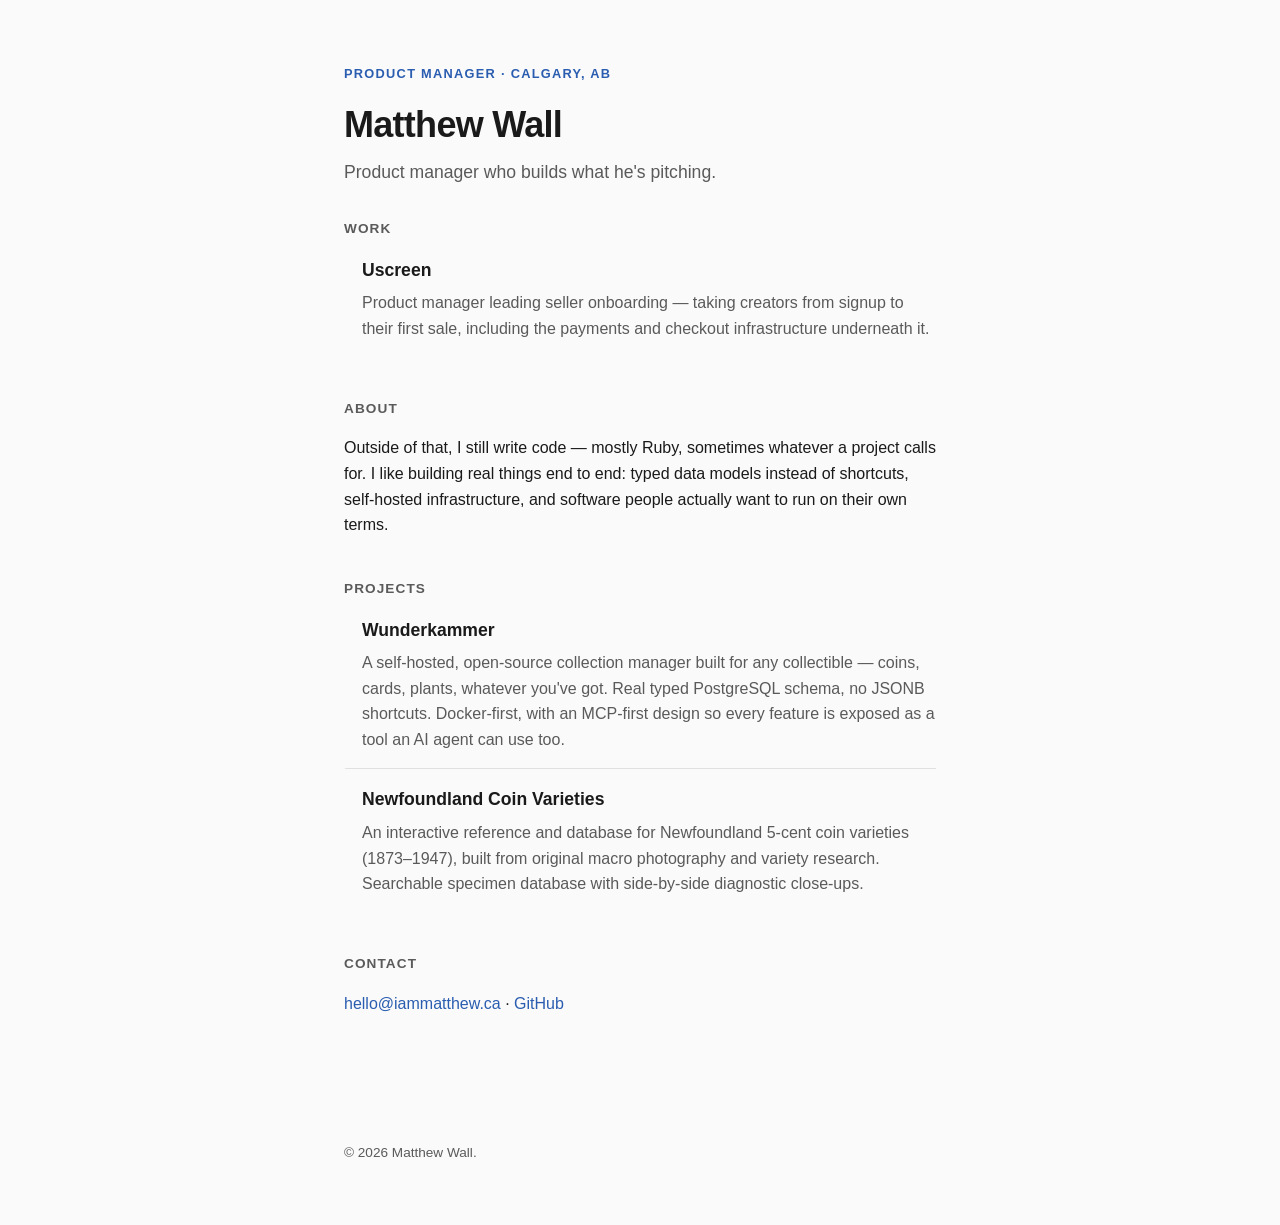
==== index.html @ 013505dd "Initial portfolio site" ====
<!doctype html>
<html lang="en">
<head>
<meta charset="utf-8">
<meta name="viewport" content="width=device-width, initial-scale=1">
<title>Matthew Wall</title>
<meta name="description" content="Matthew Wall — product manager and builder.">
<link rel="stylesheet" href="style.css">
</head>
<body>

<header class="hero">
  <p class="eyebrow">Product Manager &middot; Calgary, AB</p>
  <h1>Matthew Wall</h1>
  <p class="tagline">Product manager who builds what he's pitching.</p>
</header>

<main>

  <section id="work">
    <h2>Work</h2>

    <article class="project">
      <h3>Uscreen</h3>
      <p>
        Product manager leading seller onboarding — taking creators from signup
        to their first sale, including the payments and checkout infrastructure
        underneath it.
      </p>
    </article>
  </section>

  <section id="about">
    <h2>About</h2>
    <p>
      Outside of that, I still write code — mostly Ruby, sometimes whatever a
      project calls for. I like building real things end to end: typed data
      models instead of shortcuts, self-hosted infrastructure, and software
      people actually want to run on their own terms.
    </p>
  </section>

  <section id="projects">
    <h2>Projects</h2>

    <article class="project">
      <h3>Wunderkammer</h3>
      <p>
        A self-hosted, open-source collection manager built for any collectible —
        coins, cards, plants, whatever you've got. Real typed PostgreSQL schema,
        no JSONB shortcuts. Docker-first, with an MCP-first design so every feature
        is exposed as a tool an AI agent can use too.
      </p>
    </article>

    <article class="project">
      <h3>Newfoundland Coin Varieties</h3>
      <p>
        An interactive reference and database for Newfoundland 5-cent coin varieties
        (1873–1947), built from original macro photography and variety research.
        Searchable specimen database with side-by-side diagnostic close-ups.
      </p>
    </article>

  </section>

  <section id="contact">
    <h2>Contact</h2>
    <p>
      <a href="mailto:hello@iammatthew.ca">hello@iammatthew.ca</a>
      &middot;
      <a href="https://github.com/matticusfinch">GitHub</a>
    </p>
  </section>

</main>

<footer>
  <p>&copy; 2026 Matthew Wall.</p>
</footer>

</body>
</html>
---- style.css ----
:root {
  --bg: #fafafa;
  --fg: #1a1a1a;
  --muted: #5a5a5a;
  --accent: #2a5db0;
  --border: #e0e0e0;
  --max-width: 640px;
}

@media (prefers-color-scheme: dark) {
  :root {
    --bg: #15161a;
    --fg: #e8e8e8;
    --muted: #9a9a9a;
    --accent: #7fb1ff;
    --border: #2a2b30;
  }
}

* {
  box-sizing: border-box;
}

body {
  margin: 0;
  background: var(--bg);
  color: var(--fg);
  font-family: -apple-system, BlinkMacSystemFont, "Segoe UI", Helvetica, Arial, sans-serif;
  line-height: 1.6;
}

.hero {
  max-width: var(--max-width);
  margin: 0 auto;
  padding: 4rem 1.5rem 1rem;
}

.eyebrow {
  color: var(--accent);
  font-size: 0.8rem;
  font-weight: 600;
  text-transform: uppercase;
  letter-spacing: 0.1em;
  margin: 0 0 0.75rem;
}

.hero h1 {
  font-size: 2.25rem;
  margin: 0 0 0.25rem;
  letter-spacing: -0.02em;
}

.tagline {
  color: var(--muted);
  margin: 0;
  font-size: 1.1rem;
}

main {
  max-width: var(--max-width);
  margin: 0 auto;
  padding: 1rem 1.5rem 3rem;
}

section {
  margin-bottom: 2.5rem;
}

h2 {
  font-size: 0.85rem;
  text-transform: uppercase;
  letter-spacing: 0.08em;
  color: var(--muted);
  margin: 0 0 1rem;
}

.project {
  padding: 1rem 0 1rem 1rem;
  border-top: 1px solid var(--border);
  border-left: 2px solid transparent;
  transition: border-left-color 0.15s ease;
}

.project:hover {
  border-left-color: var(--accent);
}

.project:first-of-type {
  border-top: none;
  padding-top: 0;
}

.project h3 {
  margin: 0 0 0.4rem;
  font-size: 1.1rem;
}

.project p {
  margin: 0;
  color: var(--muted);
}

a {
  color: var(--accent);
  text-decoration: none;
}

a:hover {
  text-decoration: underline;
}

footer {
  max-width: var(--max-width);
  margin: 0 auto;
  padding: 1.5rem 1.5rem 3rem;
  color: var(--muted);
  font-size: 0.85rem;
}
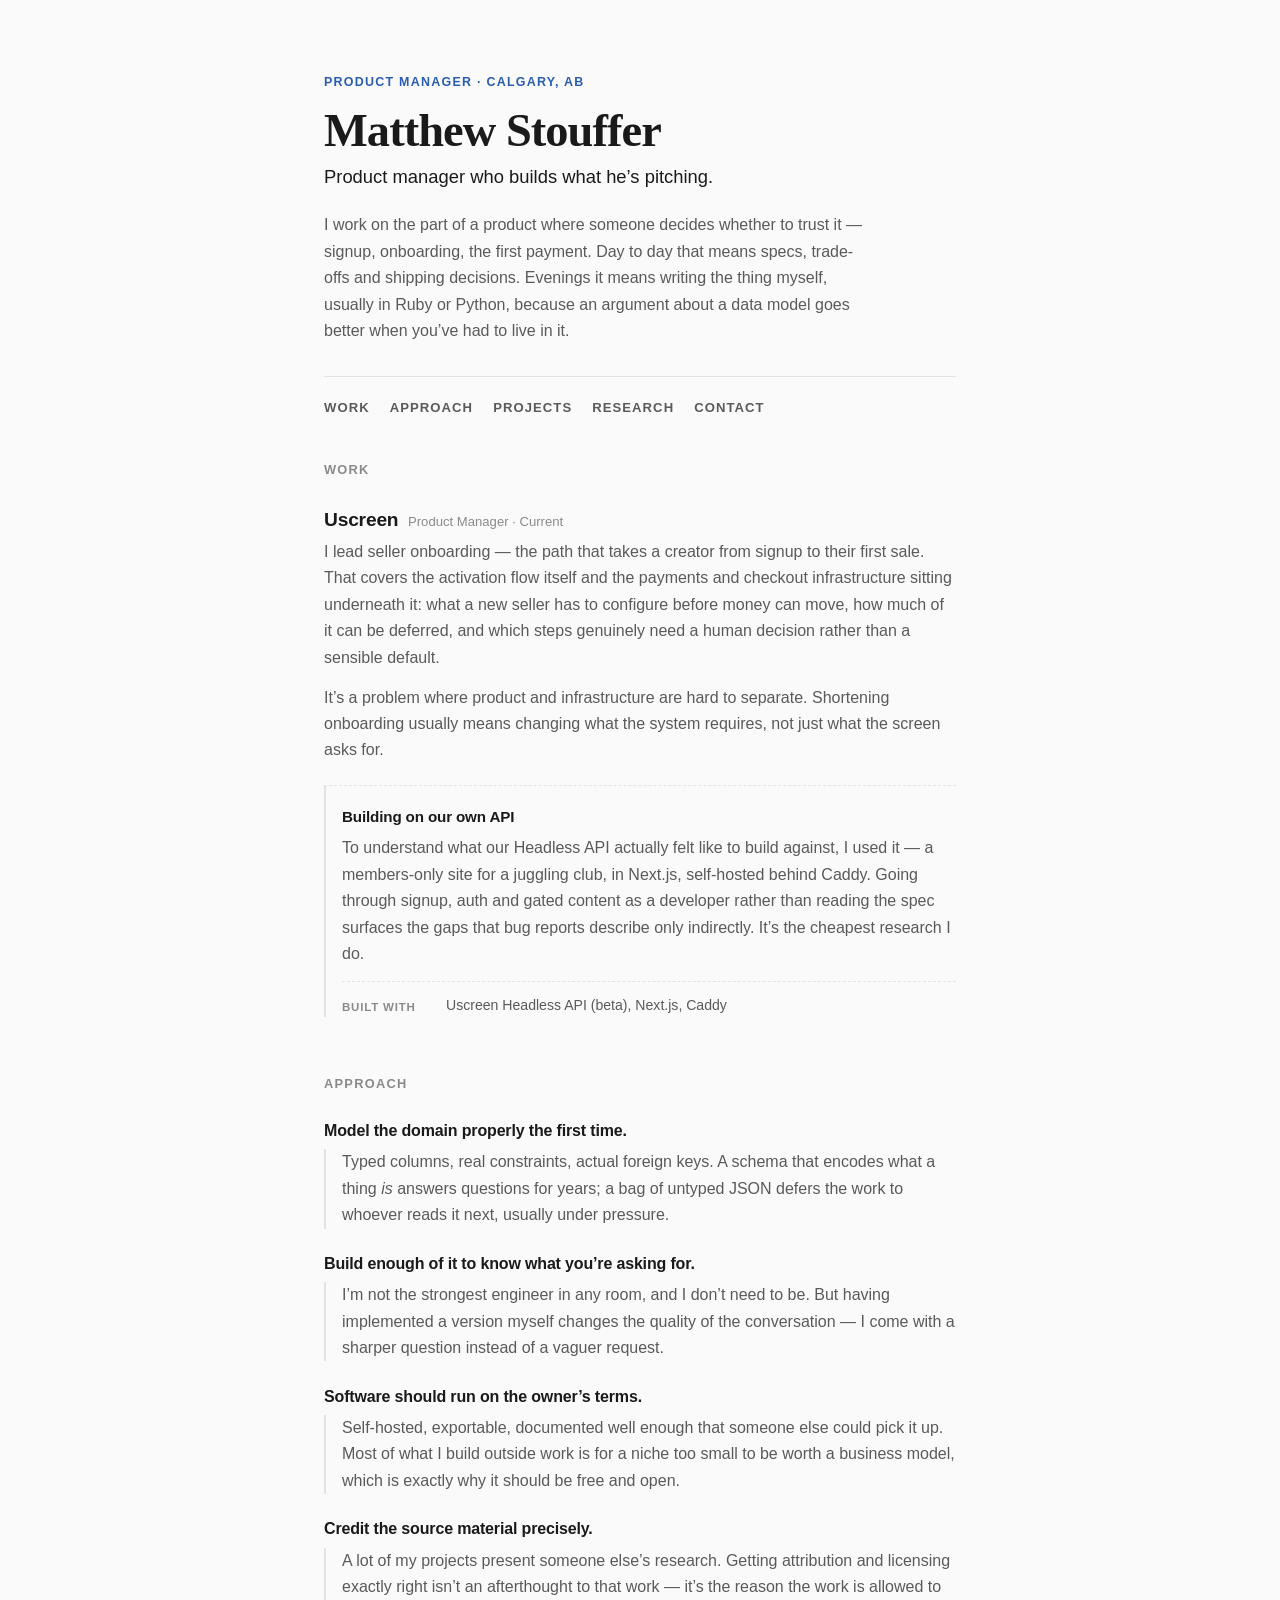
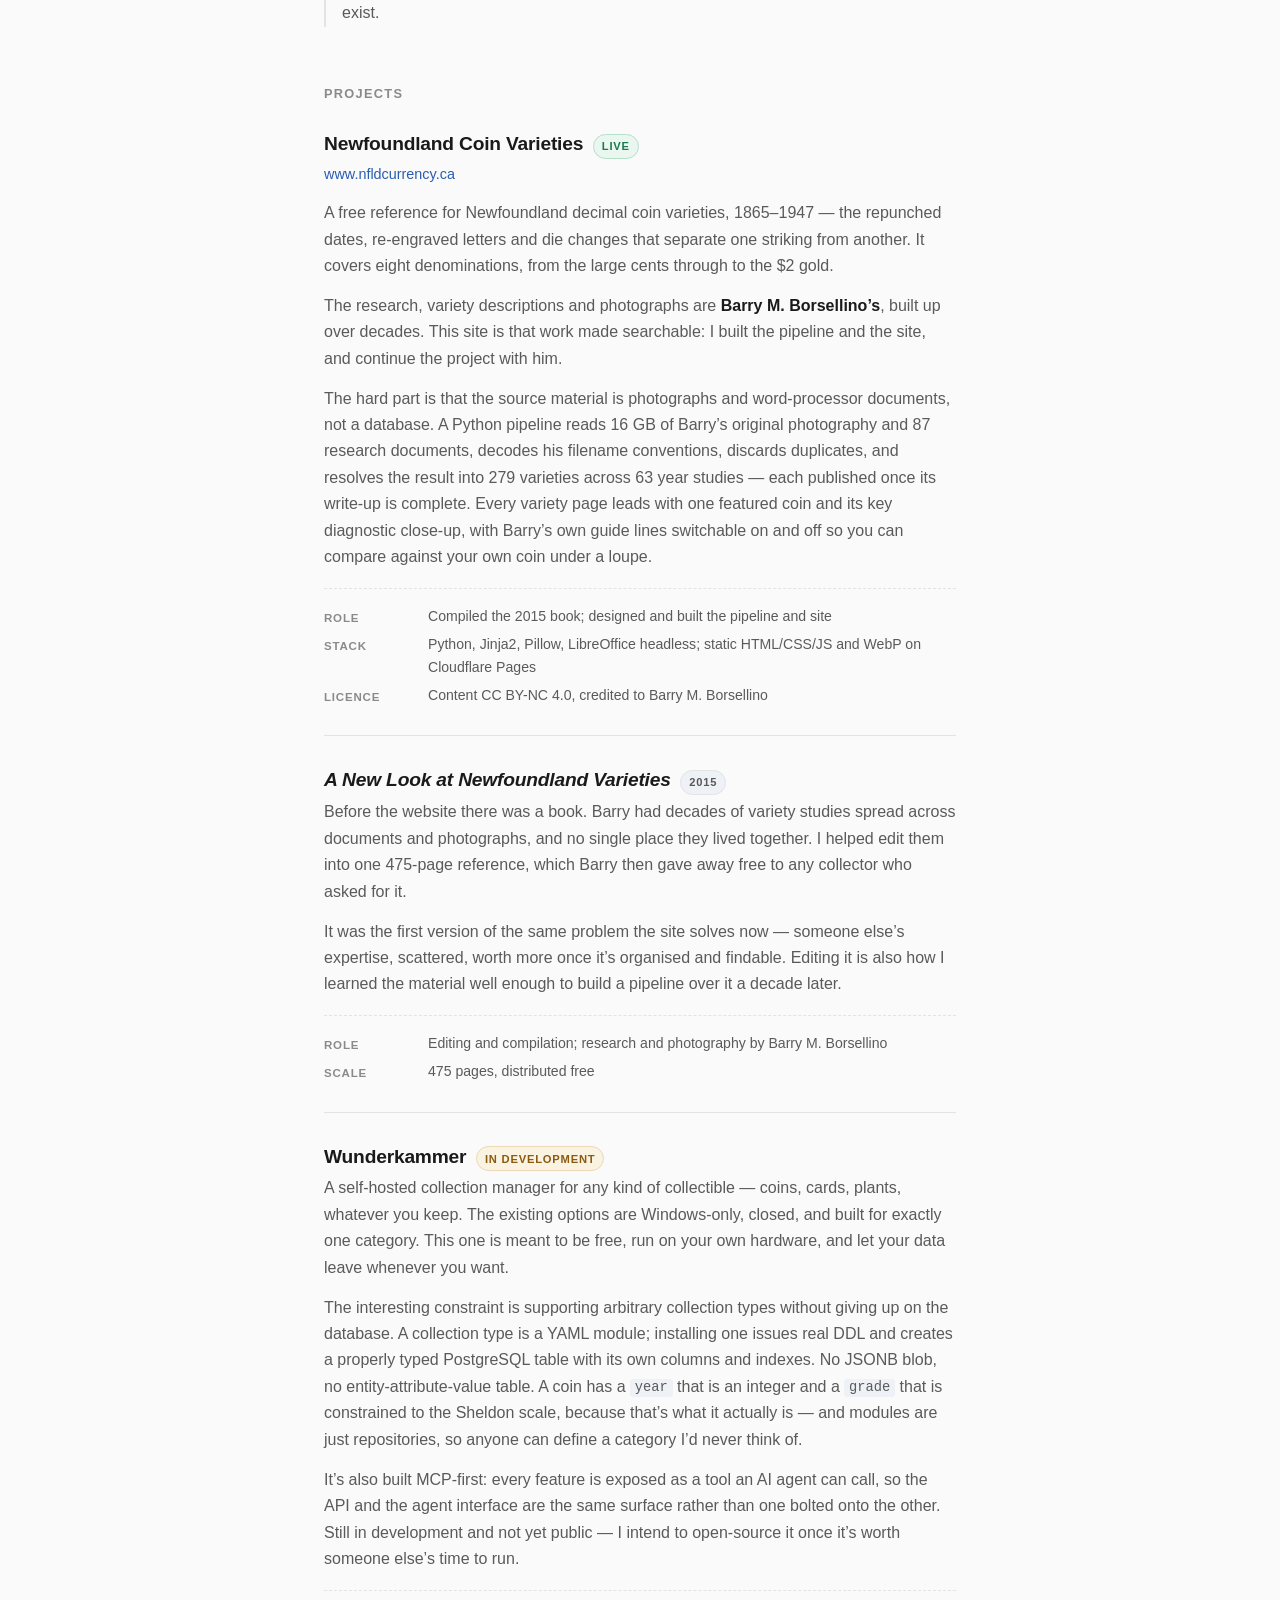
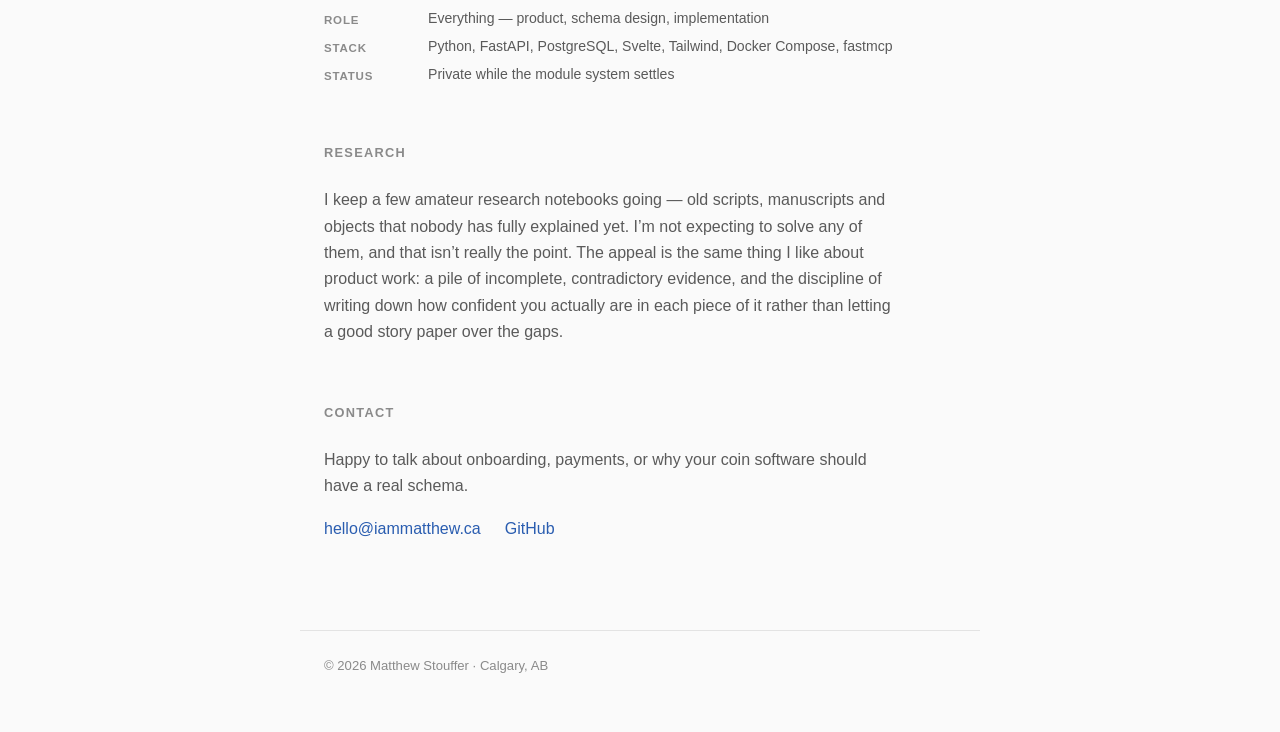
==== commit b5bc835e: "Expand site; correct name and Newfoundland attribution Fix two accuracy problems. The site carried t" ====
--- a/index.html
+++ b/index.html
@@ -3,81 +3,270 @@
 <head>
 <meta charset="utf-8">
 <meta name="viewport" content="width=device-width, initial-scale=1">
-<title>Matthew Wall</title>
-<meta name="description" content="Matthew Wall — product manager and builder.">
+<title>Matthew Stouffer — Product Manager</title>
+<meta name="description" content="Matthew Stouffer — product manager in Calgary, AB. Seller onboarding and payments at Uscreen. Builds self-hosted tools with real typed schemas.">
+<link rel="canonical" href="https://iammatthew.ca/">
+
+<meta property="og:type" content="website">
+<meta property="og:url" content="https://iammatthew.ca/">
+<meta property="og:title" content="Matthew Stouffer — Product Manager">
+<meta property="og:description" content="Product manager who builds what he's pitching. Seller onboarding and payments at Uscreen.">
+<meta name="twitter:card" content="summary">
+
 <link rel="stylesheet" href="style.css">
 </head>
 <body>
 
+<a class="skip" href="#main">Skip to content</a>
+
 <header class="hero">
   <p class="eyebrow">Product Manager &middot; Calgary, AB</p>
-  <h1>Matthew Wall</h1>
-  <p class="tagline">Product manager who builds what he's pitching.</p>
+  <h1>Matthew Stouffer</h1>
+  <p class="tagline">Product manager who builds what he&rsquo;s pitching.</p>
+  <p class="intro">
+    I work on the part of a product where someone decides whether to trust it — signup,
+    onboarding, the first payment. Day to day that means specs, trade-offs and shipping
+    decisions. Evenings it means writing the thing myself, usually in Ruby or Python,
+    because an argument about a data model goes better when you&rsquo;ve had to live in it.
+  </p>
+  <nav class="nav" aria-label="Sections">
+    <a href="#work">Work</a>
+    <a href="#approach">Approach</a>
+    <a href="#projects">Projects</a>
+    <a href="#research">Research</a>
+    <a href="#contact">Contact</a>
+  </nav>
 </header>
 
-<main>
+<main id="main">
 
   <section id="work">
     <h2>Work</h2>
 
-    <article class="project">
-      <h3>Uscreen</h3>
-      <p>
-        Product manager leading seller onboarding — taking creators from signup
-        to their first sale, including the payments and checkout infrastructure
-        underneath it.
-      </p>
-    </article>
-  </section>
-
-  <section id="about">
-    <h2>About</h2>
-    <p>
-      Outside of that, I still write code — mostly Ruby, sometimes whatever a
-      project calls for. I like building real things end to end: typed data
-      models instead of shortcuts, self-hosted infrastructure, and software
-      people actually want to run on their own terms.
-    </p>
+    <article class="entry">
+      <div class="entry-head">
+        <h3>Uscreen</h3>
+        <span class="entry-note">Product Manager &middot; Current</span>
+      </div>
+      <p>
+        I lead seller onboarding — the path that takes a creator from signup to their
+        first sale. That covers the activation flow itself and the payments and checkout
+        infrastructure sitting underneath it: what a new seller has to configure before
+        money can move, how much of it can be deferred, and which steps genuinely need a
+        human decision rather than a sensible default.
+      </p>
+      <p>
+        It&rsquo;s a problem where product and infrastructure are hard to separate. Shortening
+        onboarding usually means changing what the system requires, not just what the
+        screen asks for.
+      </p>
+
+      <div class="subentry">
+        <h4>Building on our own API</h4>
+        <p>
+          To understand what our Headless API actually felt like to build against, I used
+          it — a members-only site for a juggling club, in Next.js, self-hosted behind
+          Caddy. Going through signup, auth and gated content as a developer rather than
+          reading the spec surfaces the gaps that bug reports describe only indirectly.
+          It&rsquo;s the cheapest research I do.
+        </p>
+        <dl class="meta">
+          <dt>Built with</dt>
+          <dd>Uscreen Headless API (beta), Next.js, Caddy</dd>
+        </dl>
+      </div>
+    </article>
+  </section>
+
+  <section id="approach">
+    <h2>Approach</h2>
+
+    <dl class="principles">
+      <dt>Model the domain properly the first time.</dt>
+      <dd>
+        Typed columns, real constraints, actual foreign keys. A schema that encodes what
+        a thing <em>is</em> answers questions for years; a bag of untyped JSON defers the
+        work to whoever reads it next, usually under pressure.
+      </dd>
+
+      <dt>Build enough of it to know what you&rsquo;re asking for.</dt>
+      <dd>
+        I&rsquo;m not the strongest engineer in any room, and I don&rsquo;t need to be. But having
+        implemented a version myself changes the quality of the conversation — I come with
+        a sharper question instead of a vaguer request.
+      </dd>
+
+      <dt>Software should run on the owner&rsquo;s terms.</dt>
+      <dd>
+        Self-hosted, exportable, documented well enough that someone else could pick it up.
+        Most of what I build outside work is for a niche too small to be worth a business
+        model, which is exactly why it should be free and open.
+      </dd>
+
+      <dt>Credit the source material precisely.</dt>
+      <dd>
+        A lot of my projects present someone else&rsquo;s research. Getting attribution and
+        licensing exactly right isn&rsquo;t an afterthought to that work — it&rsquo;s the reason the
+        work is allowed to exist.
+      </dd>
+    </dl>
   </section>
 
   <section id="projects">
     <h2>Projects</h2>
 
-    <article class="project">
-      <h3>Wunderkammer</h3>
-      <p>
-        A self-hosted, open-source collection manager built for any collectible —
-        coins, cards, plants, whatever you've got. Real typed PostgreSQL schema,
-        no JSONB shortcuts. Docker-first, with an MCP-first design so every feature
-        is exposed as a tool an AI agent can use too.
-      </p>
-    </article>
-
-    <article class="project">
-      <h3>Newfoundland Coin Varieties</h3>
-      <p>
-        An interactive reference and database for Newfoundland 5-cent coin varieties
-        (1873–1947), built from original macro photography and variety research.
-        Searchable specimen database with side-by-side diagnostic close-ups.
-      </p>
-    </article>
-
+    <article class="entry">
+      <div class="entry-head">
+        <h3>Newfoundland Coin Varieties</h3>
+        <span class="badge badge-live">Live</span>
+      </div>
+      <p class="entry-url"><a href="https://www.nfldcurrency.ca">www.nfldcurrency.ca</a></p>
+      <p>
+        A free reference for Newfoundland decimal coin varieties, 1865&ndash;1947 — the
+        repunched dates, re&#8209;engraved letters and die changes that separate one striking
+        from another. It covers eight denominations, from the large cents through to the
+        $2 gold.
+      </p>
+      <p>
+        The research, variety descriptions and photographs are
+        <strong>Barry M. Borsellino&rsquo;s</strong>, built up over decades. This site is that
+        work made searchable: I built the pipeline and the site, and continue the project
+        with him.
+      </p>
+      <p>
+        The hard part is that the source material is photographs and word-processor
+        documents, not a database. A Python pipeline reads 16&nbsp;GB of Barry&rsquo;s original
+        photography and 87 research documents, decodes his filename conventions, discards
+        duplicates, and resolves the result into 279 varieties across 63 year studies —
+        each published once its write-up is complete. Every variety page leads with one
+        featured coin and its key diagnostic close-up, with Barry&rsquo;s own guide lines
+        switchable on and off so you can compare against your own coin under a loupe.
+      </p>
+      <dl class="meta">
+        <dt>Role</dt>
+        <dd>Compiled the 2015 book; designed and built the pipeline and site</dd>
+        <dt>Stack</dt>
+        <dd>Python, Jinja2, Pillow, LibreOffice headless; static HTML/CSS/JS and WebP on Cloudflare Pages</dd>
+        <dt>Licence</dt>
+        <dd>Content CC BY-NC 4.0, credited to Barry M. Borsellino</dd>
+      </dl>
+    </article>
+
+    <article class="entry">
+      <div class="entry-head">
+        <h3><em>A New Look at Newfoundland Varieties</em></h3>
+        <span class="badge">2015</span>
+      </div>
+      <p>
+        Before the website there was a book. Barry had decades of variety studies spread
+        across documents and photographs, and no single place they lived together. I
+        helped edit them into one 475&#8209;page reference, which Barry then gave away free
+        to any collector who asked for it.
+      </p>
+      <p>
+        It was the first version of the same problem the site solves now — someone else&rsquo;s
+        expertise, scattered, worth more once it&rsquo;s organised and findable. Editing it is
+        also how I learned the material well enough to build a pipeline over it a decade
+        later.
+      </p>
+      <dl class="meta">
+        <dt>Role</dt>
+        <dd>Editing and compilation; research and photography by Barry M. Borsellino</dd>
+        <dt>Scale</dt>
+        <dd>475 pages, distributed free</dd>
+      </dl>
+    </article>
+
+    <article class="entry">
+      <div class="entry-head">
+        <h3>Wunderkammer</h3>
+        <span class="badge badge-wip">In development</span>
+      </div>
+      <p>
+        A self-hosted collection manager for any kind of collectible — coins, cards,
+        plants, whatever you keep. The existing options are Windows-only, closed, and
+        built for exactly one category. This one is meant to be free, run on your own
+        hardware, and let your data leave whenever you want.
+      </p>
+      <p>
+        The interesting constraint is supporting arbitrary collection types without
+        giving up on the database. A collection type is a YAML module; installing one
+        issues real DDL and creates a properly typed PostgreSQL table with its own
+        columns and indexes. No JSONB blob, no entity-attribute-value table. A coin has
+        a <code>year</code> that is an integer and a <code>grade</code> that is
+        constrained to the Sheldon scale, because that&rsquo;s what it actually is — and
+        modules are just repositories, so anyone can define a category I&rsquo;d never
+        think of.
+      </p>
+      <p>
+        It&rsquo;s also built MCP&#8209;first: every feature is exposed as a tool an AI agent can
+        call, so the API and the agent interface are the same surface rather than one
+        bolted onto the other. Still in development and not yet public — I intend to
+        open-source it once it&rsquo;s worth someone else&rsquo;s time to run.
+      </p>
+      <dl class="meta">
+        <dt>Role</dt>
+        <dd>Everything — product, schema design, implementation</dd>
+        <dt>Stack</dt>
+        <dd>Python, FastAPI, PostgreSQL, Svelte, Tailwind, Docker Compose, fastmcp</dd>
+        <dt>Status</dt>
+        <dd>Private while the module system settles</dd>
+      </dl>
+    </article>
+
+  </section>
+
+  <section id="research">
+    <h2>Research</h2>
+    <p class="standalone">
+      I keep a few amateur research notebooks going — old scripts, manuscripts and
+      objects that nobody has fully explained yet. I&rsquo;m not expecting to solve any of
+      them, and that isn&rsquo;t really the point. The appeal is the same thing I like about
+      product work: a pile of incomplete, contradictory evidence, and the discipline of
+      writing down how confident you actually are in each piece of it rather than letting
+      a good story paper over the gaps.
+    </p>
   </section>
 
   <section id="contact">
     <h2>Contact</h2>
-    <p>
-      <a href="mailto:hello@iammatthew.ca">hello@iammatthew.ca</a>
-      &middot;
-      <a href="https://github.com/matticusfinch">GitHub</a>
+    <p class="contact-line">
+      Happy to talk about onboarding, payments, or why your coin software should have a
+      real schema.
     </p>
+    <ul class="links">
+      <li><a href="mailto:hello@iammatthew.ca">hello@iammatthew.ca</a></li>
+      <li><a href="https://github.com/matticusfinch">GitHub</a></li>
+    </ul>
   </section>
 
 </main>
 
 <footer>
-  <p>&copy; 2026 Matthew Wall.</p>
+  <p>&copy; 2026 Matthew Stouffer &middot; Calgary, AB</p>
 </footer>
+
+<script type="application/ld+json">
+{
+  "@context": "https://schema.org",
+  "@type": "Person",
+  "name": "Matthew Stouffer",
+  "url": "https://iammatthew.ca/",
+  "email": "hello@iammatthew.ca",
+  "jobTitle": "Product Manager",
+  "worksFor": { "@type": "Organization", "name": "Uscreen" },
+  "address": {
+    "@type": "PostalAddress",
+    "addressLocality": "Calgary",
+    "addressRegion": "AB",
+    "addressCountry": "CA"
+  },
+  "sameAs": [
+    "https://github.com/matticusfinch",
+    "https://www.nfldcurrency.ca"
+  ]
+}
+</script>
 
 </body>
 </html>
--- a/style.css
+++ b/style.css
@@ -1,19 +1,25 @@
 :root {
   --bg: #fafafa;
+  --surface: #ffffff;
   --fg: #1a1a1a;
   --muted: #5a5a5a;
+  --faint: #8a8a8a;
   --accent: #2a5db0;
-  --border: #e0e0e0;
-  --max-width: 640px;
+  --border: #e3e3e3;
+  --tag-bg: #eef1f6;
+  --max-width: 680px;
 }
 
 @media (prefers-color-scheme: dark) {
   :root {
     --bg: #15161a;
+    --surface: #1b1d22;
     --fg: #e8e8e8;
-    --muted: #9a9a9a;
+    --muted: #a3a3a8;
+    --faint: #76767c;
     --accent: #7fb1ff;
     --border: #2a2b30;
+    --tag-bg: #24262c;
   }
 }
 
@@ -26,18 +32,37 @@
   background: var(--bg);
   color: var(--fg);
   font-family: -apple-system, BlinkMacSystemFont, "Segoe UI", Helvetica, Arial, sans-serif;
-  line-height: 1.6;
-}
+  font-size: 1rem;
+  line-height: 1.65;
+  -webkit-font-smoothing: antialiased;
+}
+
+.skip {
+  position: absolute;
+  left: -9999px;
+}
+
+.skip:focus {
+  left: 1rem;
+  top: 1rem;
+  z-index: 10;
+  padding: 0.5rem 0.75rem;
+  background: var(--surface);
+  border: 1px solid var(--accent);
+  border-radius: 4px;
+}
+
+/* ---------- hero ---------- */
 
 .hero {
   max-width: var(--max-width);
   margin: 0 auto;
-  padding: 4rem 1.5rem 1rem;
+  padding: 4.5rem 1.5rem 0;
 }
 
 .eyebrow {
   color: var(--accent);
-  font-size: 0.8rem;
+  font-size: 0.78rem;
   font-weight: 600;
   text-transform: uppercase;
   letter-spacing: 0.1em;
@@ -45,60 +70,283 @@
 }
 
 .hero h1 {
-  font-size: 2.25rem;
-  margin: 0 0 0.25rem;
+  font-family: Georgia, "Iowan Old Style", "Times New Roman", serif;
+  font-size: clamp(2.25rem, 7vw, 2.9rem);
+  font-weight: 600;
+  line-height: 1.1;
   letter-spacing: -0.02em;
+  margin: 0 0 0.4rem;
 }
 
 .tagline {
-  color: var(--muted);
-  margin: 0;
-  font-size: 1.1rem;
-}
+  color: var(--fg);
+  margin: 0 0 1.25rem;
+  font-size: 1.15rem;
+}
+
+.intro {
+  color: var(--muted);
+  margin: 0;
+  max-width: 34em;
+}
+
+/* ---------- nav ---------- */
+
+.nav {
+  display: flex;
+  flex-wrap: wrap;
+  gap: 1.25rem;
+  margin-top: 2rem;
+  padding-top: 1.25rem;
+  border-top: 1px solid var(--border);
+  font-size: 0.82rem;
+  text-transform: uppercase;
+  letter-spacing: 0.08em;
+  font-weight: 600;
+}
+
+.nav a {
+  color: var(--muted);
+}
+
+.nav a:hover {
+  color: var(--accent);
+  text-decoration: none;
+}
+
+/* ---------- layout ---------- */
 
 main {
   max-width: var(--max-width);
   margin: 0 auto;
-  padding: 1rem 1.5rem 3rem;
+  padding: 2.5rem 1.5rem 2rem;
 }
 
 section {
-  margin-bottom: 2.5rem;
+  margin-bottom: 3.5rem;
 }
 
 h2 {
-  font-size: 0.85rem;
-  text-transform: uppercase;
-  letter-spacing: 0.08em;
-  color: var(--muted);
-  margin: 0 0 1rem;
-}
-
-.project {
-  padding: 1rem 0 1rem 1rem;
+  font-size: 0.8rem;
+  text-transform: uppercase;
+  letter-spacing: 0.1em;
+  color: var(--faint);
+  font-weight: 600;
+  margin: 0 0 1.5rem;
+}
+
+/* ---------- entries ---------- */
+
+.entry {
+  padding-top: 1.75rem;
+  margin-top: 1.75rem;
   border-top: 1px solid var(--border);
-  border-left: 2px solid transparent;
-  transition: border-left-color 0.15s ease;
-}
-
-.project:hover {
-  border-left-color: var(--accent);
-}
-
-.project:first-of-type {
+}
+
+.entry:first-of-type {
   border-top: none;
   padding-top: 0;
-}
-
-.project h3 {
+  margin-top: 0;
+}
+
+.entry-head {
+  display: flex;
+  align-items: baseline;
+  flex-wrap: wrap;
+  gap: 0.6rem;
+  margin-bottom: 0.2rem;
+}
+
+.entry h3 {
+  font-size: 1.2rem;
+  font-weight: 600;
+  letter-spacing: -0.01em;
+  margin: 0;
+}
+
+.entry-note {
+  color: var(--faint);
+  font-size: 0.82rem;
+}
+
+.entry-url {
+  margin: 0 0 0.75rem;
+  font-size: 0.9rem;
+}
+
+.entry p {
+  color: var(--muted);
+  margin: 0 0 0.85rem;
+}
+
+.entry p:last-of-type {
+  margin-bottom: 0;
+}
+
+.entry code {
+  font-family: ui-monospace, SFMono-Regular, Menlo, Consolas, monospace;
+  font-size: 0.86em;
+  background: var(--tag-bg);
+  padding: 0.1em 0.35em;
+  border-radius: 3px;
+}
+
+.entry strong {
+  color: var(--fg);
+  font-weight: 600;
+}
+
+.entry h3 em {
+  font-style: italic;
+}
+
+/* ---------- subentry ---------- */
+
+.subentry {
+  margin-top: 1.35rem;
+  padding: 1.1rem 0 0 1rem;
+  border-top: 1px dashed var(--border);
+  border-left: 2px solid var(--border);
+  padding-left: 1rem;
+}
+
+.subentry h4 {
   margin: 0 0 0.4rem;
-  font-size: 1.1rem;
-}
-
-.project p {
-  margin: 0;
-  color: var(--muted);
-}
+  font-size: 0.95rem;
+  font-weight: 600;
+  letter-spacing: -0.01em;
+}
+
+.subentry .meta {
+  margin-top: 0.85rem;
+  padding-top: 0.75rem;
+}
+
+/* ---------- standalone prose ---------- */
+
+.standalone {
+  color: var(--muted);
+  margin: 0;
+  max-width: 36em;
+}
+
+/* ---------- badges ---------- */
+
+.badge {
+  font-size: 0.7rem;
+  font-weight: 600;
+  text-transform: uppercase;
+  letter-spacing: 0.07em;
+  padding: 0.15rem 0.5rem;
+  border-radius: 999px;
+  border: 1px solid var(--border);
+  background: var(--tag-bg);
+  color: var(--muted);
+  white-space: nowrap;
+}
+
+.badge-live {
+  color: #1d7a4c;
+  border-color: #b6e0c8;
+  background: #eaf7f0;
+}
+
+.badge-wip {
+  color: #8a5a10;
+  border-color: #ead9b4;
+  background: #fbf3e2;
+}
+
+@media (prefers-color-scheme: dark) {
+  .badge-live {
+    color: #6fd9a0;
+    border-color: #2b4f3c;
+    background: #18271f;
+  }
+  .badge-wip {
+    color: #e0b266;
+    border-color: #4d3f22;
+    background: #272114;
+  }
+}
+
+/* ---------- meta ---------- */
+
+.meta {
+  display: grid;
+  grid-template-columns: 5.5rem 1fr;
+  gap: 0.3rem 1rem;
+  margin: 1.1rem 0 0;
+  padding-top: 1rem;
+  border-top: 1px dashed var(--border);
+  font-size: 0.88rem;
+}
+
+.meta dt {
+  color: var(--faint);
+  text-transform: uppercase;
+  font-size: 0.72rem;
+  letter-spacing: 0.07em;
+  font-weight: 600;
+  padding-top: 0.25rem;
+}
+
+.meta dd {
+  margin: 0;
+  color: var(--muted);
+}
+
+@media (max-width: 480px) {
+  .meta {
+    grid-template-columns: 1fr;
+    gap: 0 0;
+  }
+  .meta dd {
+    margin-bottom: 0.65rem;
+  }
+}
+
+/* ---------- principles ---------- */
+
+.principles {
+  margin: 0;
+}
+
+.principles dt {
+  font-weight: 600;
+  margin-bottom: 0.3rem;
+  letter-spacing: -0.01em;
+}
+
+.principles dd {
+  margin: 0 0 1.4rem;
+  color: var(--muted);
+  padding-left: 1rem;
+  border-left: 2px solid var(--border);
+}
+
+.principles dd:last-child {
+  margin-bottom: 0;
+}
+
+/* ---------- contact ---------- */
+
+.contact-line {
+  color: var(--muted);
+  margin: 0 0 1rem;
+  max-width: 34em;
+}
+
+.links {
+  list-style: none;
+  margin: 0;
+  padding: 0;
+  display: flex;
+  flex-wrap: wrap;
+  gap: 1.5rem;
+}
+
+/* ---------- links & footer ---------- */
 
 a {
   color: var(--accent);
@@ -109,10 +357,31 @@
   text-decoration: underline;
 }
 
+a:focus-visible {
+  outline: 2px solid var(--accent);
+  outline-offset: 2px;
+  border-radius: 2px;
+}
+
 footer {
   max-width: var(--max-width);
   margin: 0 auto;
-  padding: 1.5rem 1.5rem 3rem;
-  color: var(--muted);
-  font-size: 0.85rem;
-}
+  padding: 1.5rem 1.5rem 3.5rem;
+  border-top: 1px solid var(--border);
+  color: var(--faint);
+  font-size: 0.82rem;
+}
+
+footer p {
+  margin: 0;
+}
+
+html {
+  scroll-behavior: smooth;
+}
+
+@media (prefers-reduced-motion: reduce) {
+  html {
+    scroll-behavior: auto;
+  }
+}
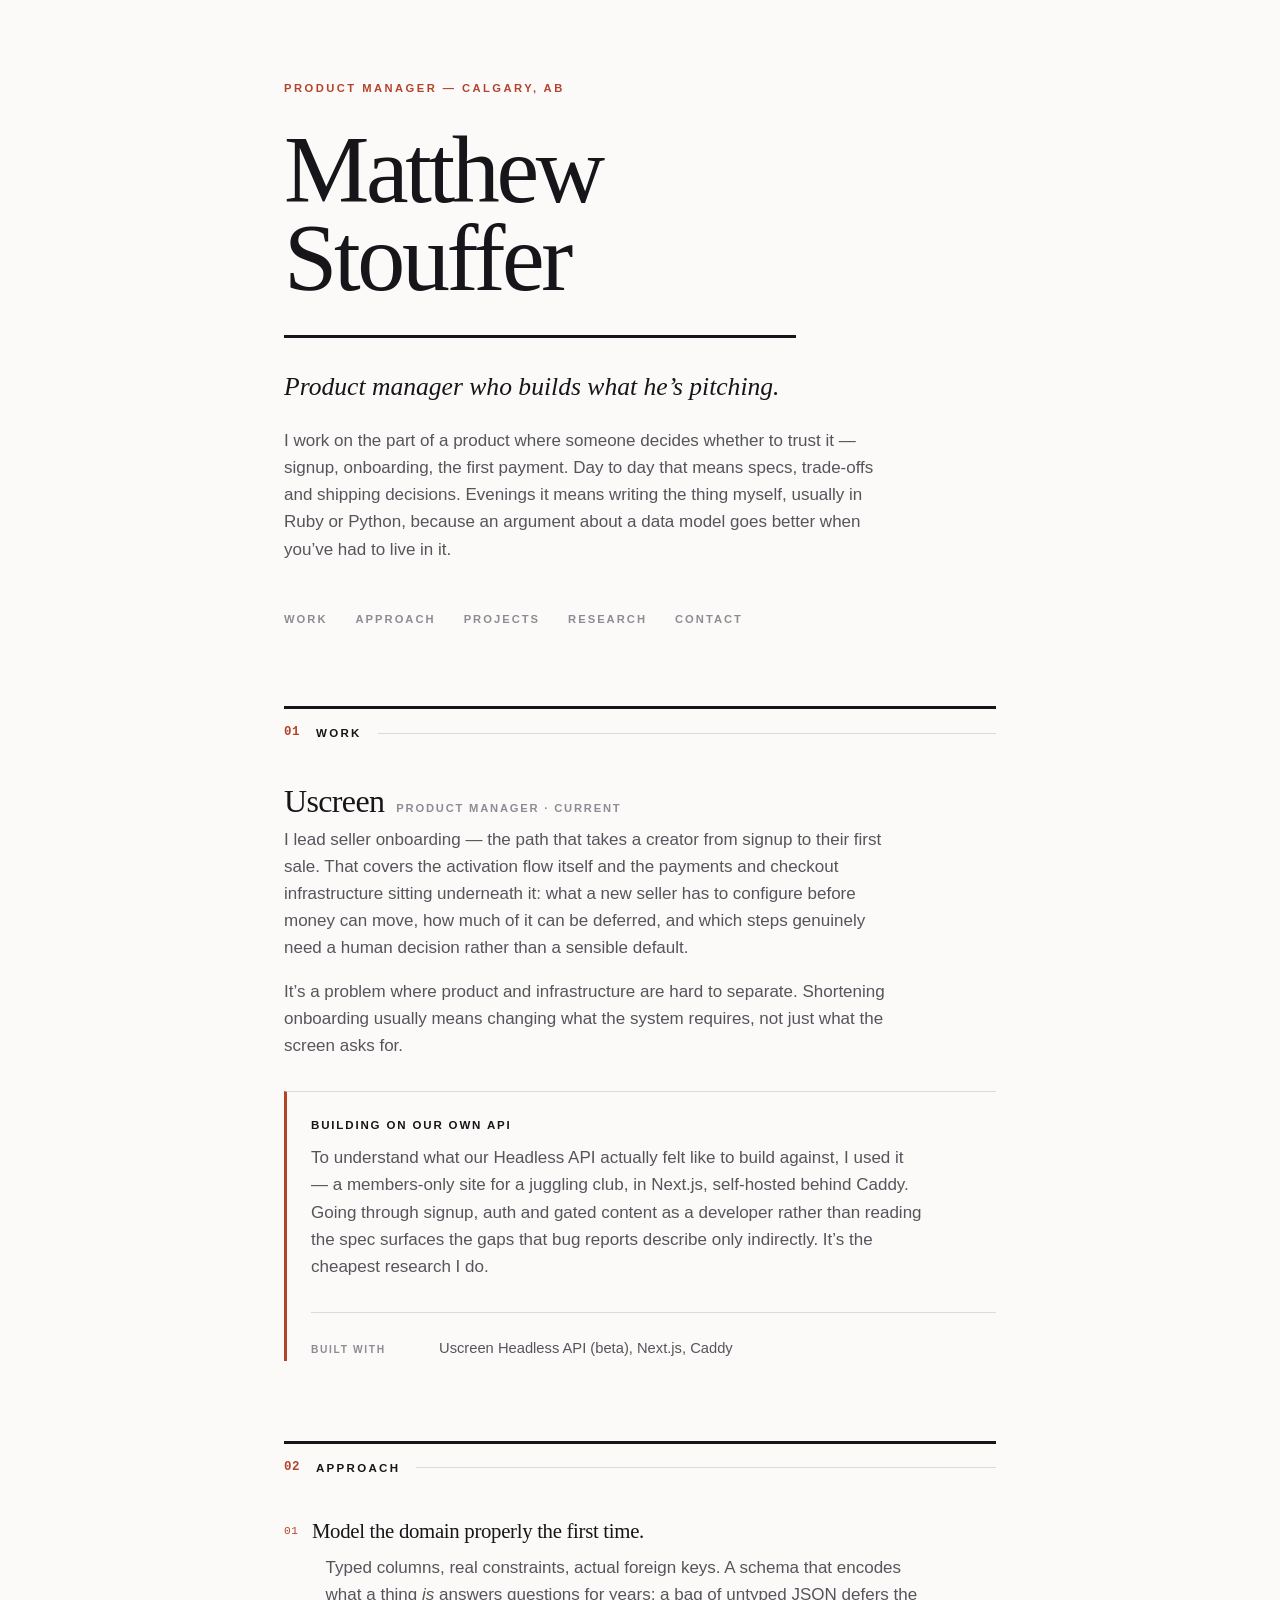
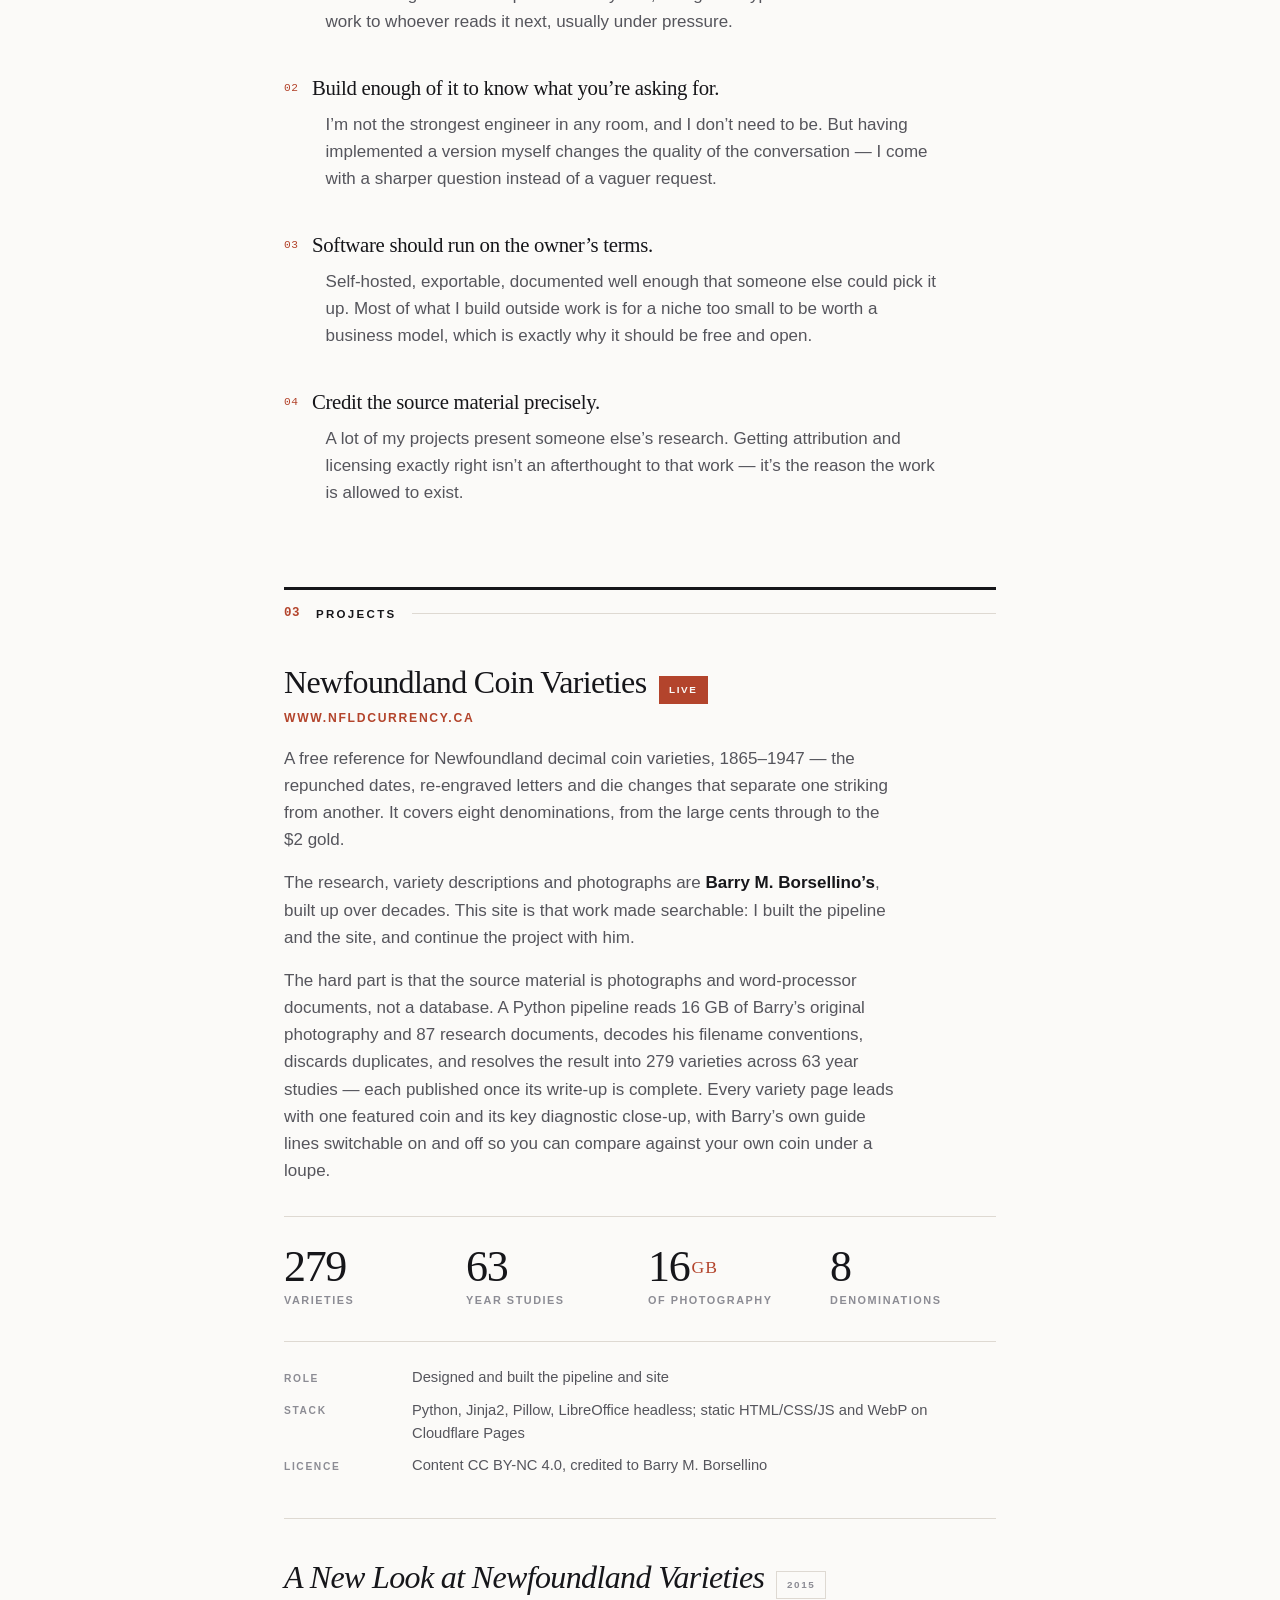
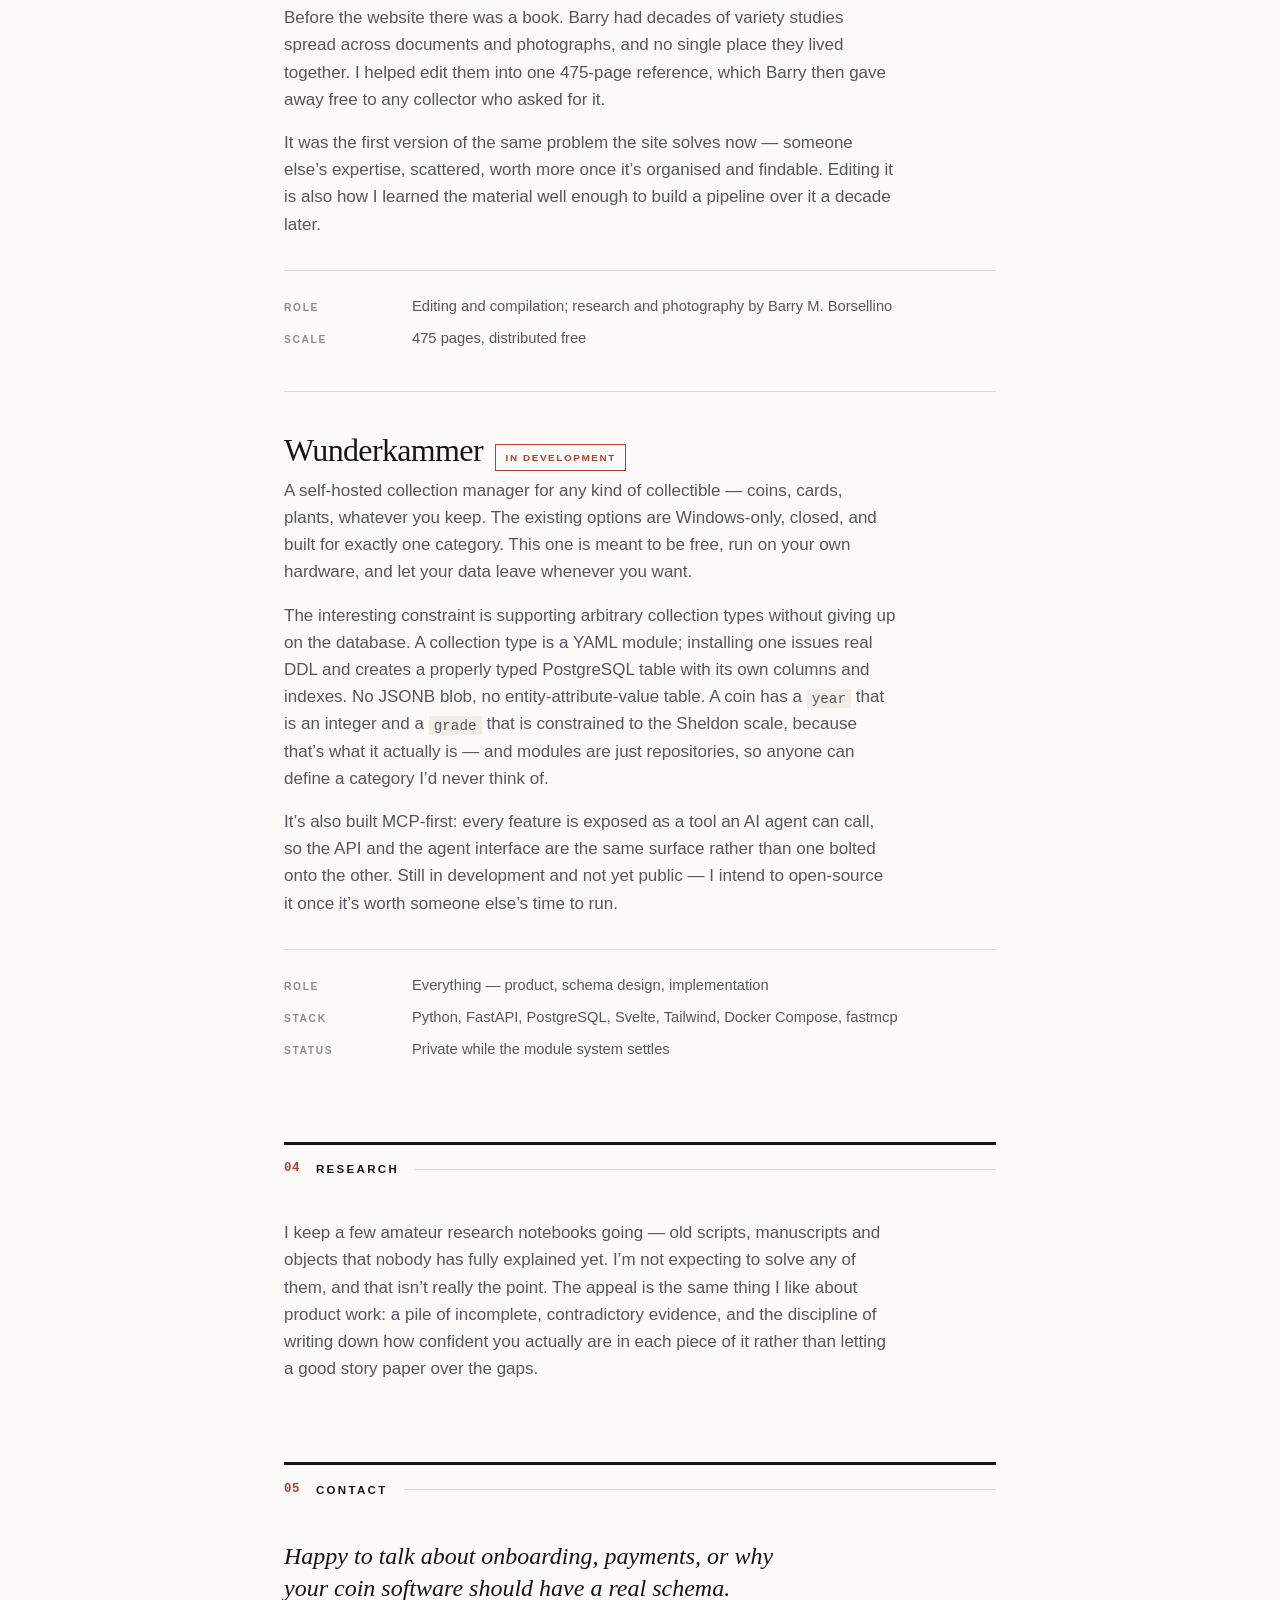
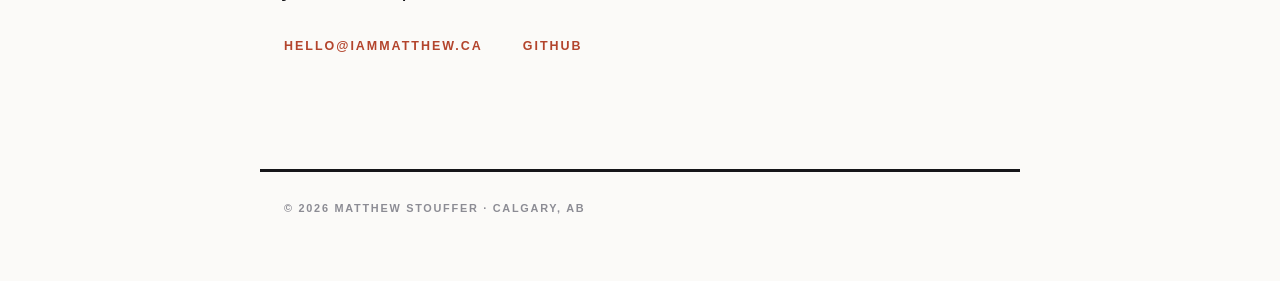
==== commit 35723b7b: "Rework as editorial typographic layout The previous styling was quiet enough to read as unstyled. Pu" ====
--- a/index.html
+++ b/index.html
@@ -13,15 +13,16 @@
 <meta property="og:description" content="Product manager who builds what he's pitching. Seller onboarding and payments at Uscreen.">
 <meta name="twitter:card" content="summary">
 
-<link rel="stylesheet" href="style.css">
+<!-- bump ?v= whenever style.css changes; GitHub Pages serves assets with max-age=600 -->
+<link rel="stylesheet" href="style.css?v=2026-10-21b">
 </head>
 <body>
 
 <a class="skip" href="#main">Skip to content</a>
 
 <header class="hero">
-  <p class="eyebrow">Product Manager &middot; Calgary, AB</p>
-  <h1>Matthew Stouffer</h1>
+  <p class="eyebrow">Product Manager &mdash; Calgary, AB</p>
+  <h1><span>Matthew</span> <span>Stouffer</span></h1>
   <p class="tagline">Product manager who builds what he&rsquo;s pitching.</p>
   <p class="intro">
     I work on the part of a product where someone decides whether to trust it — signup,
@@ -142,9 +143,15 @@
         featured coin and its key diagnostic close-up, with Barry&rsquo;s own guide lines
         switchable on and off so you can compare against your own coin under a loupe.
       </p>
+      <ul class="stats">
+        <li><span class="stat-num">279</span> <span class="stat-label">varieties</span></li>
+        <li><span class="stat-num">63</span> <span class="stat-label">year studies</span></li>
+        <li><span class="stat-num">16<small>GB</small></span> <span class="stat-label">of photography</span></li>
+        <li><span class="stat-num">8</span> <span class="stat-label">denominations</span></li>
+      </ul>
       <dl class="meta">
         <dt>Role</dt>
-        <dd>Compiled the 2015 book; designed and built the pipeline and site</dd>
+        <dd>Designed and built the pipeline and site</dd>
         <dt>Stack</dt>
         <dd>Python, Jinja2, Pillow, LibreOffice headless; static HTML/CSS/JS and WebP on Cloudflare Pages</dd>
         <dt>Licence</dt>
--- a/style.css
+++ b/style.css
@@ -1,25 +1,29 @@
 :root {
-  --bg: #fafafa;
-  --surface: #ffffff;
-  --fg: #1a1a1a;
-  --muted: #5a5a5a;
-  --faint: #8a8a8a;
-  --accent: #2a5db0;
-  --border: #e3e3e3;
-  --tag-bg: #eef1f6;
-  --max-width: 680px;
+  --bg: #fbfaf8;
+  --fg: #16161a;
+  --muted: #55555c;
+  --faint: #8c8c94;
+  --accent: #b3442c;
+  --rule: #16161a;
+  --border: #ded9d2;
+  --tag-bg: #f0ece6;
+  --measure: 36em;
+  --max-width: 760px;
+  --serif: Georgia, "Iowan Old Style", "Palatino Linotype", "Times New Roman", serif;
+  --sans: -apple-system, BlinkMacSystemFont, "Segoe UI", Helvetica, Arial, sans-serif;
+  --mono: ui-monospace, SFMono-Regular, Menlo, Consolas, monospace;
 }
 
 @media (prefers-color-scheme: dark) {
   :root {
-    --bg: #15161a;
-    --surface: #1b1d22;
-    --fg: #e8e8e8;
-    --muted: #a3a3a8;
-    --faint: #76767c;
-    --accent: #7fb1ff;
-    --border: #2a2b30;
-    --tag-bg: #24262c;
+    --bg: #131316;
+    --fg: #ededea;
+    --muted: #a0a0a8;
+    --faint: #74747c;
+    --accent: #e8734f;
+    --rule: #ededea;
+    --border: #2d2d33;
+    --tag-bg: #212126;
   }
 }
 
@@ -31,10 +35,11 @@
   margin: 0;
   background: var(--bg);
   color: var(--fg);
-  font-family: -apple-system, BlinkMacSystemFont, "Segoe UI", Helvetica, Arial, sans-serif;
-  font-size: 1rem;
-  line-height: 1.65;
+  font-family: var(--sans);
+  font-size: 1.0625rem;
+  line-height: 1.6;
   -webkit-font-smoothing: antialiased;
+  text-rendering: optimizeLegibility;
 }
 
 .skip {
@@ -47,99 +52,131 @@
   top: 1rem;
   z-index: 10;
   padding: 0.5rem 0.75rem;
-  background: var(--surface);
-  border: 1px solid var(--accent);
-  border-radius: 4px;
-}
-
-/* ---------- hero ---------- */
+  background: var(--bg);
+  border: 2px solid var(--accent);
+}
+
+/* ---------------- hero ---------------- */
 
 .hero {
   max-width: var(--max-width);
   margin: 0 auto;
-  padding: 4.5rem 1.5rem 0;
+  padding: 5rem 1.5rem 0;
 }
 
 .eyebrow {
   color: var(--accent);
-  font-size: 0.78rem;
-  font-weight: 600;
-  text-transform: uppercase;
-  letter-spacing: 0.1em;
-  margin: 0 0 0.75rem;
+  font-size: 0.7rem;
+  font-weight: 700;
+  text-transform: uppercase;
+  letter-spacing: 0.22em;
+  margin: 0 0 1.75rem;
 }
 
 .hero h1 {
-  font-family: Georgia, "Iowan Old Style", "Times New Roman", serif;
-  font-size: clamp(2.25rem, 7vw, 2.9rem);
-  font-weight: 600;
-  line-height: 1.1;
-  letter-spacing: -0.02em;
-  margin: 0 0 0.4rem;
+  font-family: var(--serif);
+  font-size: clamp(3.25rem, 14vw, 6rem);
+  font-weight: 400;
+  line-height: 0.92;
+  letter-spacing: -0.035em;
+  margin: 0;
+}
+
+.hero h1 span {
+  display: block;
 }
 
 .tagline {
-  color: var(--fg);
-  margin: 0 0 1.25rem;
-  font-size: 1.15rem;
+  font-family: var(--serif);
+  font-style: italic;
+  font-size: clamp(1.25rem, 3.6vw, 1.6rem);
+  line-height: 1.3;
+  color: var(--fg);
+  max-width: 20em;
+  margin: 2rem 0 0;
+  padding-top: 2rem;
+  border-top: 3px solid var(--rule);
 }
 
 .intro {
   color: var(--muted);
-  margin: 0;
-  max-width: 34em;
-}
-
-/* ---------- nav ---------- */
+  margin: 1.5rem 0 0;
+  max-width: var(--measure);
+}
+
+/* ---------------- nav ---------------- */
 
 .nav {
   display: flex;
   flex-wrap: wrap;
-  gap: 1.25rem;
-  margin-top: 2rem;
-  padding-top: 1.25rem;
-  border-top: 1px solid var(--border);
-  font-size: 0.82rem;
-  text-transform: uppercase;
-  letter-spacing: 0.08em;
-  font-weight: 600;
+  gap: 0.6rem 1.75rem;
+  margin-top: 3rem;
+  font-size: 0.7rem;
+  text-transform: uppercase;
+  letter-spacing: 0.18em;
+  font-weight: 700;
 }
 
 .nav a {
-  color: var(--muted);
-}
-
-.nav a:hover {
-  color: var(--accent);
+  color: var(--faint);
+  padding-bottom: 0.2rem;
+  border-bottom: 2px solid transparent;
+}
+
+.nav a:hover,
+.nav a:focus-visible {
+  color: var(--fg);
+  border-bottom-color: var(--accent);
   text-decoration: none;
 }
 
-/* ---------- layout ---------- */
+/* ---------------- layout ---------------- */
 
 main {
   max-width: var(--max-width);
   margin: 0 auto;
-  padding: 2.5rem 1.5rem 2rem;
+  padding: 4.5rem 1.5rem 2rem;
+  counter-reset: section;
 }
 
 section {
-  margin-bottom: 3.5rem;
+  counter-increment: section;
+  margin-bottom: 5rem;
 }
 
 h2 {
-  font-size: 0.8rem;
-  text-transform: uppercase;
-  letter-spacing: 0.1em;
-  color: var(--faint);
-  font-weight: 600;
-  margin: 0 0 1.5rem;
-}
-
-/* ---------- entries ---------- */
+  display: flex;
+  align-items: center;
+  gap: 1rem;
+  font-size: 0.72rem;
+  text-transform: uppercase;
+  letter-spacing: 0.2em;
+  font-weight: 700;
+  color: var(--fg);
+  margin: 0 0 2.5rem;
+  padding-top: 0.9rem;
+  border-top: 3px solid var(--rule);
+}
+
+h2::before {
+  content: counter(section, decimal-leading-zero);
+  font-family: var(--mono);
+  font-size: 0.78rem;
+  letter-spacing: 0.04em;
+  color: var(--accent);
+}
+
+h2::after {
+  content: "";
+  flex: 1;
+  border-bottom: 1px solid var(--border);
+}
+
+/* ---------------- entries ---------------- */
 
 .entry {
-  padding-top: 1.75rem;
-  margin-top: 1.75rem;
+  padding-top: 2.5rem;
+  margin-top: 2.5rem;
   border-top: 1px solid var(--border);
 }
 
@@ -153,30 +190,43 @@
   display: flex;
   align-items: baseline;
   flex-wrap: wrap;
-  gap: 0.6rem;
-  margin-bottom: 0.2rem;
+  gap: 0.75rem;
+  margin-bottom: 0.35rem;
 }
 
 .entry h3 {
-  font-size: 1.2rem;
-  font-weight: 600;
-  letter-spacing: -0.01em;
-  margin: 0;
+  font-family: var(--serif);
+  font-size: clamp(1.5rem, 4.5vw, 2rem);
+  font-weight: 400;
+  line-height: 1.15;
+  letter-spacing: -0.02em;
+  margin: 0;
+}
+
+.entry h3 em {
+  font-style: italic;
 }
 
 .entry-note {
   color: var(--faint);
-  font-size: 0.82rem;
+  font-size: 0.7rem;
+  text-transform: uppercase;
+  letter-spacing: 0.16em;
+  font-weight: 700;
 }
 
 .entry-url {
-  margin: 0 0 0.75rem;
-  font-size: 0.9rem;
+  margin: 0 0 1.1rem;
+  font-size: 0.76rem;
+  text-transform: uppercase;
+  letter-spacing: 0.14em;
+  font-weight: 700;
 }
 
 .entry p {
   color: var(--muted);
-  margin: 0 0 0.85rem;
+  margin: 0 0 1rem;
+  max-width: var(--measure);
 }
 
 .entry p:last-of-type {
@@ -184,157 +234,201 @@
 }
 
 .entry code {
-  font-family: ui-monospace, SFMono-Regular, Menlo, Consolas, monospace;
-  font-size: 0.86em;
+  font-family: var(--mono);
+  font-size: 0.84em;
   background: var(--tag-bg);
-  padding: 0.1em 0.35em;
-  border-radius: 3px;
+  padding: 0.12em 0.36em;
 }
 
 .entry strong {
   color: var(--fg);
-  font-weight: 600;
-}
-
-.entry h3 em {
-  font-style: italic;
-}
-
-/* ---------- subentry ---------- */
+  font-weight: 700;
+}
+
+/* ---------------- subentry ---------------- */
 
 .subentry {
-  margin-top: 1.35rem;
-  padding: 1.1rem 0 0 1rem;
-  border-top: 1px dashed var(--border);
-  border-left: 2px solid var(--border);
-  padding-left: 1rem;
+  margin-top: 2rem;
+  padding: 1.5rem 0 0 1.5rem;
+  border-top: 1px solid var(--border);
+  border-left: 3px solid var(--accent);
 }
 
 .subentry h4 {
-  margin: 0 0 0.4rem;
-  font-size: 0.95rem;
-  font-weight: 600;
-  letter-spacing: -0.01em;
-}
-
-.subentry .meta {
-  margin-top: 0.85rem;
-  padding-top: 0.75rem;
-}
-
-/* ---------- standalone prose ---------- */
+  margin: 0 0 0.6rem;
+  font-size: 0.72rem;
+  font-weight: 700;
+  text-transform: uppercase;
+  letter-spacing: 0.16em;
+}
+
+/* ---------------- stats ---------------- */
+
+.stats {
+  list-style: none;
+  display: grid;
+  grid-template-columns: repeat(auto-fit, minmax(7rem, 1fr));
+  gap: 1.5rem 1rem;
+  margin: 2rem 0 0;
+  padding: 1.75rem 0 0;
+  border-top: 1px solid var(--border);
+}
+
+.stats li {
+  display: flex;
+  flex-direction: column;
+  gap: 0.15rem;
+}
+
+.stat-num {
+  font-family: var(--serif);
+  font-size: clamp(2rem, 6vw, 2.75rem);
+  line-height: 1;
+  letter-spacing: -0.03em;
+  font-variant-numeric: lining-nums tabular-nums;
+}
+
+.stat-num small {
+  font-size: 0.4em;
+  letter-spacing: 0.06em;
+  margin-left: 0.12em;
+  vertical-align: 0.5em;
+  color: var(--accent);
+}
+
+.stat-label {
+  font-size: 0.68rem;
+  text-transform: uppercase;
+  letter-spacing: 0.14em;
+  font-weight: 700;
+  color: var(--faint);
+}
+
+/* ---------------- badges ---------------- */
+
+.badge {
+  font-size: 0.62rem;
+  font-weight: 700;
+  text-transform: uppercase;
+  letter-spacing: 0.16em;
+  padding: 0.3rem 0.6rem;
+  border: 1px solid var(--border);
+  color: var(--faint);
+  white-space: nowrap;
+  font-family: var(--sans);
+}
+
+.badge-live {
+  color: var(--bg);
+  background: var(--accent);
+  border-color: var(--accent);
+}
+
+.badge-wip {
+  color: var(--accent);
+  border-color: var(--accent);
+  background: transparent;
+}
+
+/* ---------------- meta ---------------- */
+
+.meta {
+  display: grid;
+  grid-template-columns: 6.5rem 1fr;
+  gap: 0.55rem 1.5rem;
+  margin: 2rem 0 0;
+  padding-top: 1.5rem;
+  border-top: 1px solid var(--border);
+  font-size: 0.92rem;
+}
+
+.meta dt {
+  color: var(--faint);
+  text-transform: uppercase;
+  font-size: 0.64rem;
+  letter-spacing: 0.16em;
+  font-weight: 700;
+  padding-top: 0.3rem;
+}
+
+.meta dd {
+  margin: 0;
+  color: var(--muted);
+}
+
+@media (max-width: 520px) {
+  .meta {
+    grid-template-columns: 1fr;
+    gap: 0;
+  }
+  .meta dt {
+    padding-top: 0.75rem;
+  }
+  .meta dd {
+    margin-bottom: 0.2rem;
+  }
+}
+
+/* ---------------- principles ---------------- */
+
+.principles {
+  margin: 0;
+  counter-reset: principle;
+}
+
+.principles dt {
+  counter-increment: principle;
+  font-family: var(--serif);
+  font-size: 1.3rem;
+  font-weight: 400;
+  line-height: 1.25;
+  letter-spacing: -0.015em;
+  margin-bottom: 0.6rem;
+  max-width: var(--measure);
+}
+
+.principles dt::before {
+  content: counter(principle, decimal-leading-zero);
+  font-family: var(--mono);
+  font-size: 0.7rem;
+  color: var(--accent);
+  margin-right: 0.85rem;
+  vertical-align: 0.38em;
+  letter-spacing: 0.04em;
+}
+
+.principles dd {
+  margin: 0 0 2.5rem 2.6rem;
+  color: var(--muted);
+  max-width: var(--measure);
+}
+
+.principles dd:last-child {
+  margin-bottom: 0;
+}
+
+@media (max-width: 520px) {
+  .principles dd {
+    margin-left: 0;
+  }
+}
+
+/* ---------------- research / contact ---------------- */
 
 .standalone {
   color: var(--muted);
   margin: 0;
-  max-width: 36em;
-}
-
-/* ---------- badges ---------- */
-
-.badge {
-  font-size: 0.7rem;
-  font-weight: 600;
-  text-transform: uppercase;
-  letter-spacing: 0.07em;
-  padding: 0.15rem 0.5rem;
-  border-radius: 999px;
-  border: 1px solid var(--border);
-  background: var(--tag-bg);
-  color: var(--muted);
-  white-space: nowrap;
-}
-
-.badge-live {
-  color: #1d7a4c;
-  border-color: #b6e0c8;
-  background: #eaf7f0;
-}
-
-.badge-wip {
-  color: #8a5a10;
-  border-color: #ead9b4;
-  background: #fbf3e2;
-}
-
-@media (prefers-color-scheme: dark) {
-  .badge-live {
-    color: #6fd9a0;
-    border-color: #2b4f3c;
-    background: #18271f;
-  }
-  .badge-wip {
-    color: #e0b266;
-    border-color: #4d3f22;
-    background: #272114;
-  }
-}
-
-/* ---------- meta ---------- */
-
-.meta {
-  display: grid;
-  grid-template-columns: 5.5rem 1fr;
-  gap: 0.3rem 1rem;
-  margin: 1.1rem 0 0;
-  padding-top: 1rem;
-  border-top: 1px dashed var(--border);
-  font-size: 0.88rem;
-}
-
-.meta dt {
-  color: var(--faint);
-  text-transform: uppercase;
-  font-size: 0.72rem;
-  letter-spacing: 0.07em;
-  font-weight: 600;
-  padding-top: 0.25rem;
-}
-
-.meta dd {
-  margin: 0;
-  color: var(--muted);
-}
-
-@media (max-width: 480px) {
-  .meta {
-    grid-template-columns: 1fr;
-    gap: 0 0;
-  }
-  .meta dd {
-    margin-bottom: 0.65rem;
-  }
-}
-
-/* ---------- principles ---------- */
-
-.principles {
-  margin: 0;
-}
-
-.principles dt {
-  font-weight: 600;
-  margin-bottom: 0.3rem;
-  letter-spacing: -0.01em;
-}
-
-.principles dd {
-  margin: 0 0 1.4rem;
-  color: var(--muted);
-  padding-left: 1rem;
-  border-left: 2px solid var(--border);
-}
-
-.principles dd:last-child {
-  margin-bottom: 0;
-}
-
-/* ---------- contact ---------- */
+  max-width: var(--measure);
+}
 
 .contact-line {
-  color: var(--muted);
-  margin: 0 0 1rem;
-  max-width: 34em;
+  font-family: var(--serif);
+  font-size: clamp(1.2rem, 3.4vw, 1.5rem);
+  font-style: italic;
+  line-height: 1.35;
+  color: var(--fg);
+  margin: 0 0 2rem;
+  max-width: 22em;
 }
 
 .links {
@@ -343,33 +437,41 @@
   padding: 0;
   display: flex;
   flex-wrap: wrap;
-  gap: 1.5rem;
-}
-
-/* ---------- links & footer ---------- */
+  gap: 0.75rem 2.5rem;
+  font-size: 0.78rem;
+  text-transform: uppercase;
+  letter-spacing: 0.16em;
+  font-weight: 700;
+}
+
+/* ---------------- links & footer ---------------- */
 
 a {
   color: var(--accent);
   text-decoration: none;
+  border-bottom: 1px solid transparent;
 }
 
 a:hover {
-  text-decoration: underline;
+  border-bottom-color: currentColor;
+  text-decoration: none;
 }
 
 a:focus-visible {
   outline: 2px solid var(--accent);
-  outline-offset: 2px;
-  border-radius: 2px;
+  outline-offset: 3px;
 }
 
 footer {
   max-width: var(--max-width);
   margin: 0 auto;
-  padding: 1.5rem 1.5rem 3.5rem;
-  border-top: 1px solid var(--border);
-  color: var(--faint);
-  font-size: 0.82rem;
+  padding: 1.75rem 1.5rem 4rem;
+  border-top: 3px solid var(--rule);
+  color: var(--faint);
+  font-size: 0.68rem;
+  text-transform: uppercase;
+  letter-spacing: 0.16em;
+  font-weight: 700;
 }
 
 footer p {
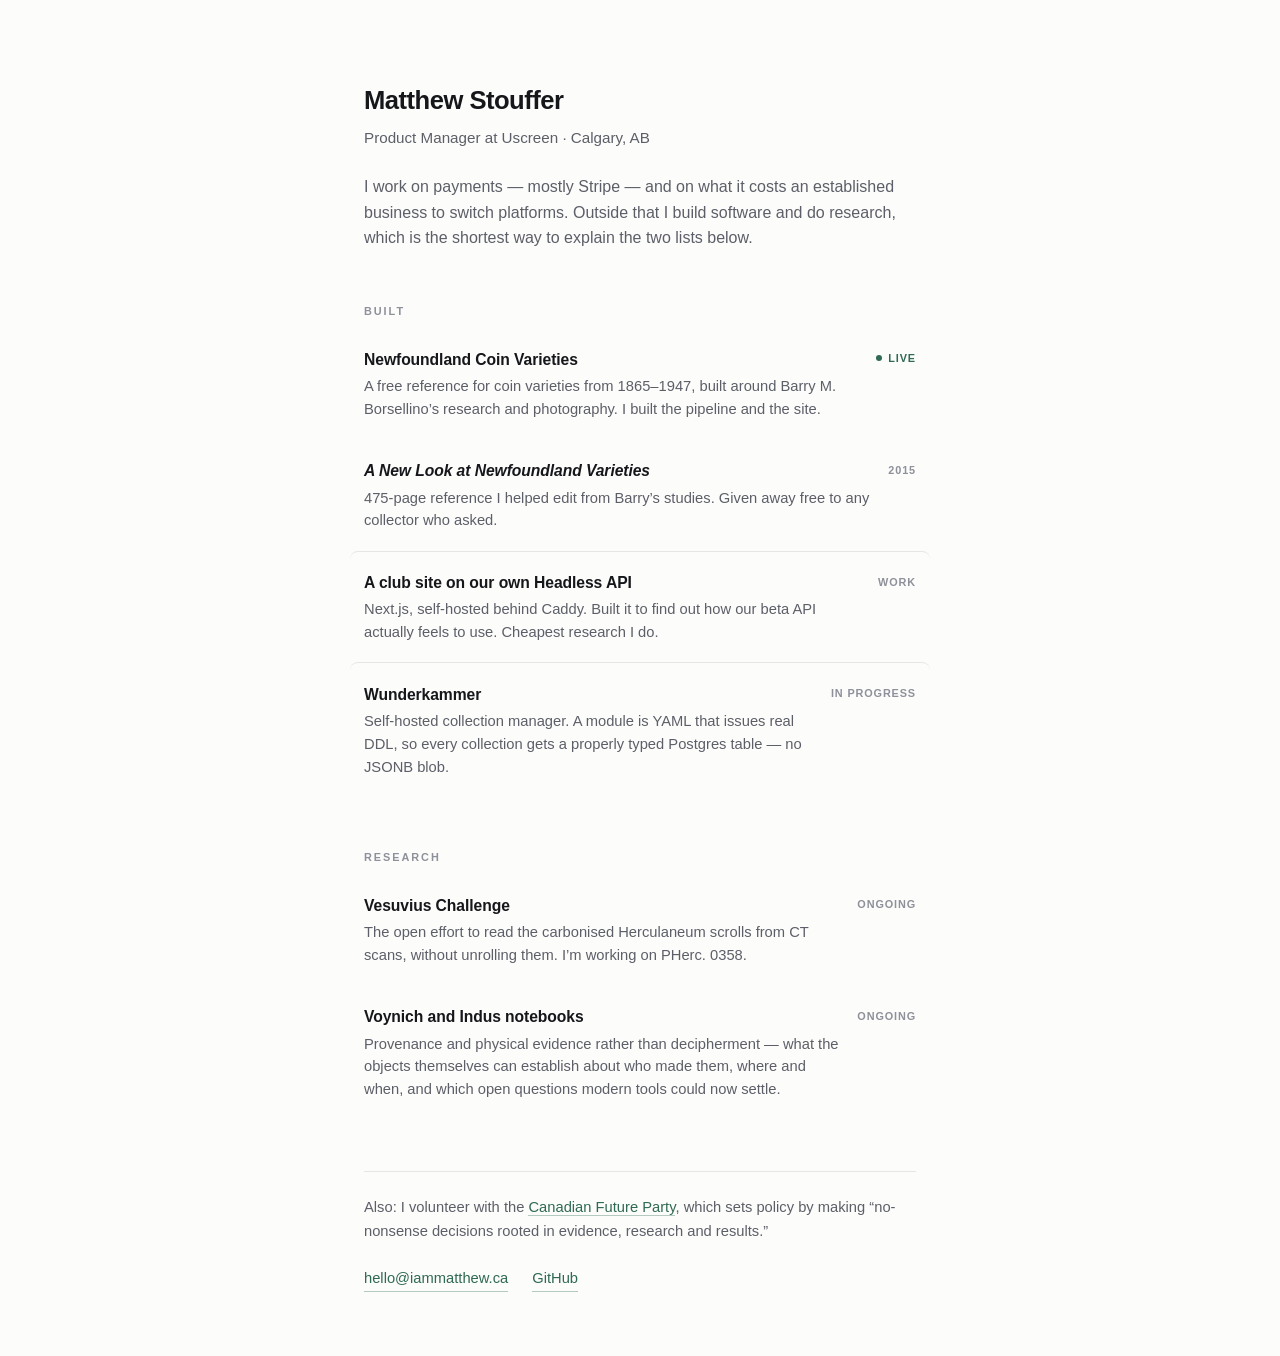
==== commit e76cfe89: "Rebuild as a calling card The site had no brief, so each redesign was judged on taste alone. The goa" ====
--- a/index.html
+++ b/index.html
@@ -3,255 +3,122 @@
 <head>
 <meta charset="utf-8">
 <meta name="viewport" content="width=device-width, initial-scale=1">
-<title>Matthew Stouffer — Product Manager</title>
-<meta name="description" content="Matthew Stouffer — product manager in Calgary, AB. Seller onboarding and payments at Uscreen. Builds self-hosted tools with real typed schemas.">
+<title>Matthew Stouffer</title>
+<meta name="description" content="Matthew Stouffer — product manager at Uscreen, in Calgary. Payments, Stripe, and the cost of switching platforms. Builds software and does research.">
 <link rel="canonical" href="https://iammatthew.ca/">
 
-<meta property="og:type" content="website">
+<meta property="og:type" content="profile">
 <meta property="og:url" content="https://iammatthew.ca/">
-<meta property="og:title" content="Matthew Stouffer — Product Manager">
-<meta property="og:description" content="Product manager who builds what he's pitching. Seller onboarding and payments at Uscreen.">
+<meta property="og:title" content="Matthew Stouffer">
+<meta property="og:description" content="Product manager at Uscreen. Payments, Stripe, and the cost of switching platforms.">
 <meta name="twitter:card" content="summary">
 
 <!-- bump ?v= whenever style.css changes; GitHub Pages serves assets with max-age=600 -->
-<link rel="stylesheet" href="style.css?v=2026-10-21b">
+<link rel="stylesheet" href="style.css?v=2026-10-21c">
 </head>
 <body>
 
-<a class="skip" href="#main">Skip to content</a>
+<main>
 
-<header class="hero">
-  <p class="eyebrow">Product Manager &mdash; Calgary, AB</p>
-  <h1><span>Matthew</span> <span>Stouffer</span></h1>
-  <p class="tagline">Product manager who builds what he&rsquo;s pitching.</p>
-  <p class="intro">
-    I work on the part of a product where someone decides whether to trust it — signup,
-    onboarding, the first payment. Day to day that means specs, trade-offs and shipping
-    decisions. Evenings it means writing the thing myself, usually in Ruby or Python,
-    because an argument about a data model goes better when you&rsquo;ve had to live in it.
-  </p>
-  <nav class="nav" aria-label="Sections">
-    <a href="#work">Work</a>
-    <a href="#approach">Approach</a>
-    <a href="#projects">Projects</a>
-    <a href="#research">Research</a>
-    <a href="#contact">Contact</a>
-  </nav>
-</header>
+  <header>
+    <h1>Matthew Stouffer</h1>
+    <p class="role">Product Manager at Uscreen &middot; Calgary, AB</p>
+    <p class="lede">
+      I work on payments &mdash; mostly Stripe &mdash; and on what it costs an established
+      business to switch platforms. Outside that I build software and do research, which is
+      the shortest way to explain the two lists below.
+    </p>
+  </header>
 
-<main id="main">
+  <section class="built">
+    <h2>Built</h2>
 
-  <section id="work">
-    <h2>Work</h2>
+    <a class="row" href="https://www.nfldcurrency.ca">
+      <span class="row-main">
+        <span class="row-title">Newfoundland Coin Varieties <span class="go">&#8599;</span></span>
+        <span class="row-desc">
+          A free reference for coin varieties from 1865&ndash;1947, built around Barry M.
+          Borsellino&rsquo;s research and photography. I built the pipeline and the site.
+        </span>
+      </span>
+      <span class="row-tag is-live">Live</span>
+    </a>
 
-    <article class="entry">
-      <div class="entry-head">
-        <h3>Uscreen</h3>
-        <span class="entry-note">Product Manager &middot; Current</span>
-      </div>
-      <p>
-        I lead seller onboarding — the path that takes a creator from signup to their
-        first sale. That covers the activation flow itself and the payments and checkout
-        infrastructure sitting underneath it: what a new seller has to configure before
-        money can move, how much of it can be deferred, and which steps genuinely need a
-        human decision rather than a sensible default.
-      </p>
-      <p>
-        It&rsquo;s a problem where product and infrastructure are hard to separate. Shortening
-        onboarding usually means changing what the system requires, not just what the
-        screen asks for.
-      </p>
+    <div class="row">
+      <span class="row-main">
+        <span class="row-title"><em>A New Look at Newfoundland Varieties</em></span>
+        <span class="row-desc">
+          475-page reference I helped edit from Barry&rsquo;s studies. Given away free to any
+          collector who asked.
+        </span>
+      </span>
+      <span class="row-tag">2015</span>
+    </div>
 
-      <div class="subentry">
-        <h4>Building on our own API</h4>
-        <p>
-          To understand what our Headless API actually felt like to build against, I used
-          it — a members-only site for a juggling club, in Next.js, self-hosted behind
-          Caddy. Going through signup, auth and gated content as a developer rather than
-          reading the spec surfaces the gaps that bug reports describe only indirectly.
-          It&rsquo;s the cheapest research I do.
-        </p>
-        <dl class="meta">
-          <dt>Built with</dt>
-          <dd>Uscreen Headless API (beta), Next.js, Caddy</dd>
-        </dl>
-      </div>
-    </article>
+    <div class="row">
+      <span class="row-main">
+        <span class="row-title">A club site on our own Headless API</span>
+        <span class="row-desc">
+          Next.js, self-hosted behind Caddy. Built it to find out how our beta API actually
+          feels to use. Cheapest research I do.
+        </span>
+      </span>
+      <span class="row-tag">Work</span>
+    </div>
+
+    <div class="row">
+      <span class="row-main">
+        <span class="row-title">Wunderkammer</span>
+        <span class="row-desc">
+          Self-hosted collection manager. A module is YAML that issues real DDL, so every
+          collection gets a properly typed Postgres table &mdash; no JSONB blob.
+        </span>
+      </span>
+      <span class="row-tag is-wip">In progress</span>
+    </div>
   </section>
 
-  <section id="approach">
-    <h2>Approach</h2>
+  <section class="built research">
+    <h2>Research</h2>
 
-    <dl class="principles">
-      <dt>Model the domain properly the first time.</dt>
-      <dd>
-        Typed columns, real constraints, actual foreign keys. A schema that encodes what
-        a thing <em>is</em> answers questions for years; a bag of untyped JSON defers the
-        work to whoever reads it next, usually under pressure.
-      </dd>
+    <a class="row" href="https://scrollprize.org">
+      <span class="row-main">
+        <span class="row-title">Vesuvius Challenge <span class="go">&#8599;</span></span>
+        <span class="row-desc">
+          The open effort to read the carbonised Herculaneum scrolls from CT scans, without
+          unrolling them. I&rsquo;m working on PHerc. 0358.
+        </span>
+      </span>
+      <span class="row-tag">Ongoing</span>
+    </a>
 
-      <dt>Build enough of it to know what you&rsquo;re asking for.</dt>
-      <dd>
-        I&rsquo;m not the strongest engineer in any room, and I don&rsquo;t need to be. But having
-        implemented a version myself changes the quality of the conversation — I come with
-        a sharper question instead of a vaguer request.
-      </dd>
-
-      <dt>Software should run on the owner&rsquo;s terms.</dt>
-      <dd>
-        Self-hosted, exportable, documented well enough that someone else could pick it up.
-        Most of what I build outside work is for a niche too small to be worth a business
-        model, which is exactly why it should be free and open.
-      </dd>
-
-      <dt>Credit the source material precisely.</dt>
-      <dd>
-        A lot of my projects present someone else&rsquo;s research. Getting attribution and
-        licensing exactly right isn&rsquo;t an afterthought to that work — it&rsquo;s the reason the
-        work is allowed to exist.
-      </dd>
-    </dl>
+    <div class="row">
+      <span class="row-main">
+        <span class="row-title">Voynich and Indus notebooks</span>
+        <span class="row-desc">
+          Provenance and physical evidence rather than decipherment &mdash; what the objects
+          themselves can establish about who made them, where and when, and which open
+          questions modern tools could now settle.
+        </span>
+      </span>
+      <span class="row-tag">Ongoing</span>
+    </div>
   </section>
 
-  <section id="projects">
-    <h2>Projects</h2>
-
-    <article class="entry">
-      <div class="entry-head">
-        <h3>Newfoundland Coin Varieties</h3>
-        <span class="badge badge-live">Live</span>
-      </div>
-      <p class="entry-url"><a href="https://www.nfldcurrency.ca">www.nfldcurrency.ca</a></p>
-      <p>
-        A free reference for Newfoundland decimal coin varieties, 1865&ndash;1947 — the
-        repunched dates, re&#8209;engraved letters and die changes that separate one striking
-        from another. It covers eight denominations, from the large cents through to the
-        $2 gold.
-      </p>
-      <p>
-        The research, variety descriptions and photographs are
-        <strong>Barry M. Borsellino&rsquo;s</strong>, built up over decades. This site is that
-        work made searchable: I built the pipeline and the site, and continue the project
-        with him.
-      </p>
-      <p>
-        The hard part is that the source material is photographs and word-processor
-        documents, not a database. A Python pipeline reads 16&nbsp;GB of Barry&rsquo;s original
-        photography and 87 research documents, decodes his filename conventions, discards
-        duplicates, and resolves the result into 279 varieties across 63 year studies —
-        each published once its write-up is complete. Every variety page leads with one
-        featured coin and its key diagnostic close-up, with Barry&rsquo;s own guide lines
-        switchable on and off so you can compare against your own coin under a loupe.
-      </p>
-      <ul class="stats">
-        <li><span class="stat-num">279</span> <span class="stat-label">varieties</span></li>
-        <li><span class="stat-num">63</span> <span class="stat-label">year studies</span></li>
-        <li><span class="stat-num">16<small>GB</small></span> <span class="stat-label">of photography</span></li>
-        <li><span class="stat-num">8</span> <span class="stat-label">denominations</span></li>
-      </ul>
-      <dl class="meta">
-        <dt>Role</dt>
-        <dd>Designed and built the pipeline and site</dd>
-        <dt>Stack</dt>
-        <dd>Python, Jinja2, Pillow, LibreOffice headless; static HTML/CSS/JS and WebP on Cloudflare Pages</dd>
-        <dt>Licence</dt>
-        <dd>Content CC BY-NC 4.0, credited to Barry M. Borsellino</dd>
-      </dl>
-    </article>
-
-    <article class="entry">
-      <div class="entry-head">
-        <h3><em>A New Look at Newfoundland Varieties</em></h3>
-        <span class="badge">2015</span>
-      </div>
-      <p>
-        Before the website there was a book. Barry had decades of variety studies spread
-        across documents and photographs, and no single place they lived together. I
-        helped edit them into one 475&#8209;page reference, which Barry then gave away free
-        to any collector who asked for it.
-      </p>
-      <p>
-        It was the first version of the same problem the site solves now — someone else&rsquo;s
-        expertise, scattered, worth more once it&rsquo;s organised and findable. Editing it is
-        also how I learned the material well enough to build a pipeline over it a decade
-        later.
-      </p>
-      <dl class="meta">
-        <dt>Role</dt>
-        <dd>Editing and compilation; research and photography by Barry M. Borsellino</dd>
-        <dt>Scale</dt>
-        <dd>475 pages, distributed free</dd>
-      </dl>
-    </article>
-
-    <article class="entry">
-      <div class="entry-head">
-        <h3>Wunderkammer</h3>
-        <span class="badge badge-wip">In development</span>
-      </div>
-      <p>
-        A self-hosted collection manager for any kind of collectible — coins, cards,
-        plants, whatever you keep. The existing options are Windows-only, closed, and
-        built for exactly one category. This one is meant to be free, run on your own
-        hardware, and let your data leave whenever you want.
-      </p>
-      <p>
-        The interesting constraint is supporting arbitrary collection types without
-        giving up on the database. A collection type is a YAML module; installing one
-        issues real DDL and creates a properly typed PostgreSQL table with its own
-        columns and indexes. No JSONB blob, no entity-attribute-value table. A coin has
-        a <code>year</code> that is an integer and a <code>grade</code> that is
-        constrained to the Sheldon scale, because that&rsquo;s what it actually is — and
-        modules are just repositories, so anyone can define a category I&rsquo;d never
-        think of.
-      </p>
-      <p>
-        It&rsquo;s also built MCP&#8209;first: every feature is exposed as a tool an AI agent can
-        call, so the API and the agent interface are the same surface rather than one
-        bolted onto the other. Still in development and not yet public — I intend to
-        open-source it once it&rsquo;s worth someone else&rsquo;s time to run.
-      </p>
-      <dl class="meta">
-        <dt>Role</dt>
-        <dd>Everything — product, schema design, implementation</dd>
-        <dt>Stack</dt>
-        <dd>Python, FastAPI, PostgreSQL, Svelte, Tailwind, Docker Compose, fastmcp</dd>
-        <dt>Status</dt>
-        <dd>Private while the module system settles</dd>
-      </dl>
-    </article>
-
-  </section>
-
-  <section id="research">
-    <h2>Research</h2>
-    <p class="standalone">
-      I keep a few amateur research notebooks going — old scripts, manuscripts and
-      objects that nobody has fully explained yet. I&rsquo;m not expecting to solve any of
-      them, and that isn&rsquo;t really the point. The appeal is the same thing I like about
-      product work: a pile of incomplete, contradictory evidence, and the discipline of
-      writing down how confident you actually are in each piece of it rather than letting
-      a good story paper over the gaps.
+  <footer>
+    <p class="elsewhere">
+      Also: I volunteer with the
+      <a href="https://www.thecanadianfutureparty.ca/">Canadian Future Party</a>, which
+      sets policy by making &ldquo;no-nonsense decisions rooted in evidence, research and
+      results.&rdquo;
     </p>
-  </section>
-
-  <section id="contact">
-    <h2>Contact</h2>
-    <p class="contact-line">
-      Happy to talk about onboarding, payments, or why your coin software should have a
-      real schema.
+    <p class="contact">
+      <a href="mailto:hello@iammatthew.ca">hello@iammatthew.ca</a>
+      <a href="https://github.com/matticusfinch">GitHub</a>
     </p>
-    <ul class="links">
-      <li><a href="mailto:hello@iammatthew.ca">hello@iammatthew.ca</a></li>
-      <li><a href="https://github.com/matticusfinch">GitHub</a></li>
-    </ul>
-  </section>
+  </footer>
 
 </main>
-
-<footer>
-  <p>&copy; 2026 Matthew Stouffer &middot; Calgary, AB</p>
-</footer>
 
 <script type="application/ld+json">
 {
--- a/style.css
+++ b/style.css
@@ -1,29 +1,23 @@
 :root {
-  --bg: #fbfaf8;
-  --fg: #16161a;
-  --muted: #55555c;
-  --faint: #8c8c94;
-  --accent: #b3442c;
-  --rule: #16161a;
-  --border: #ded9d2;
-  --tag-bg: #f0ece6;
-  --measure: 36em;
-  --max-width: 760px;
-  --serif: Georgia, "Iowan Old Style", "Palatino Linotype", "Times New Roman", serif;
+  --bg: #fcfcfb;
+  --fg: #16171b;
+  --muted: #5d5f68;
+  --faint: #8e909a;
+  --accent: #2f6a52;
+  --border: #e7e6e2;
+  --hover: #f4f3f0;
   --sans: -apple-system, BlinkMacSystemFont, "Segoe UI", Helvetica, Arial, sans-serif;
-  --mono: ui-monospace, SFMono-Regular, Menlo, Consolas, monospace;
 }
 
 @media (prefers-color-scheme: dark) {
   :root {
-    --bg: #131316;
-    --fg: #ededea;
-    --muted: #a0a0a8;
-    --faint: #74747c;
-    --accent: #e8734f;
-    --rule: #ededea;
-    --border: #2d2d33;
-    --tag-bg: #212126;
+    --bg: #111317;
+    --fg: #eaebee;
+    --muted: #9a9ca6;
+    --faint: #6a6c76;
+    --accent: #6fc39b;
+    --border: #23262d;
+    --hover: #181b21;
   }
 }
 
@@ -36,415 +30,191 @@
   background: var(--bg);
   color: var(--fg);
   font-family: var(--sans);
-  font-size: 1.0625rem;
+  font-size: 1rem;
   line-height: 1.6;
   -webkit-font-smoothing: antialiased;
-  text-rendering: optimizeLegibility;
-}
-
-.skip {
-  position: absolute;
-  left: -9999px;
-}
-
-.skip:focus {
-  left: 1rem;
-  top: 1rem;
-  z-index: 10;
-  padding: 0.5rem 0.75rem;
-  background: var(--bg);
-  border: 2px solid var(--accent);
-}
-
-/* ---------------- hero ---------------- */
-
-.hero {
-  max-width: var(--max-width);
+}
+
+main {
+  max-width: 600px;
   margin: 0 auto;
-  padding: 5rem 1.5rem 0;
-}
-
-.eyebrow {
-  color: var(--accent);
-  font-size: 0.7rem;
+  padding: 5rem 1.5rem 4rem;
+}
+
+/* ---------------- header ---------------- */
+
+h1 {
+  font-size: 1.6rem;
+  font-weight: 650;
+  letter-spacing: -0.02em;
+  margin: 0 0 0.3rem;
+}
+
+.role {
+  color: var(--muted);
+  font-size: 0.95rem;
+  margin: 0 0 1.5rem;
+}
+
+.lede {
+  color: var(--muted);
+  margin: 0;
+  font-size: 1rem;
+}
+
+/* ---------------- sections ---------------- */
+
+.built {
+  margin-top: 3.25rem;
+}
+
+h2 {
+  font-size: 0.68rem;
   font-weight: 700;
   text-transform: uppercase;
-  letter-spacing: 0.22em;
-  margin: 0 0 1.75rem;
-}
-
-.hero h1 {
-  font-family: var(--serif);
-  font-size: clamp(3.25rem, 14vw, 6rem);
-  font-weight: 400;
-  line-height: 0.92;
-  letter-spacing: -0.035em;
-  margin: 0;
-}
-
-.hero h1 span {
+  letter-spacing: 0.18em;
+  color: var(--faint);
+  margin: 0 0 0.5rem;
+}
+
+/* ---------------- rows ---------------- */
+
+.row {
+  display: flex;
+  align-items: flex-start;
+  gap: 1rem;
+  padding: 1.15rem 0.9rem;
+  margin: 0 -0.9rem;
+  border-radius: 8px;
+  border-top: 1px solid var(--border);
+  text-decoration: none;
+  color: inherit;
+}
+
+.row:first-of-type {
+  border-top: none;
+}
+
+a.row {
+  transition: background 0.18s ease;
+}
+
+a.row:hover {
+  background: var(--hover);
+}
+
+.row-main {
   display: block;
-}
-
-.tagline {
-  font-family: var(--serif);
+  flex: 1;
+  min-width: 0;
+}
+
+.row-title {
+  display: block;
+  font-weight: 600;
+  font-size: 0.98rem;
+  letter-spacing: -0.005em;
+  margin-bottom: 0.2rem;
+}
+
+.row-title em {
   font-style: italic;
-  font-size: clamp(1.25rem, 3.6vw, 1.6rem);
-  line-height: 1.3;
-  color: var(--fg);
-  max-width: 20em;
-  margin: 2rem 0 0;
-  padding-top: 2rem;
-  border-top: 3px solid var(--rule);
-}
-
-.intro {
-  color: var(--muted);
-  margin: 1.5rem 0 0;
-  max-width: var(--measure);
-}
-
-/* ---------------- nav ---------------- */
-
-.nav {
+  font-weight: 600;
+}
+
+a.row:hover .row-title {
+  color: var(--accent);
+}
+
+.go {
+  display: inline-block;
+  color: var(--accent);
+  font-size: 0.82em;
+  opacity: 0;
+  transform: translate(-3px, 2px);
+  transition: opacity 0.18s ease, transform 0.18s ease;
+}
+
+a.row:hover .go {
+  opacity: 1;
+  transform: none;
+}
+
+.row-desc {
+  display: block;
+  color: var(--muted);
+  font-size: 0.92rem;
+  line-height: 1.55;
+}
+
+.row-tag {
+  flex: none;
+  font-size: 0.68rem;
+  font-weight: 600;
+  letter-spacing: 0.08em;
+  text-transform: uppercase;
+  color: var(--faint);
+  padding-top: 0.22rem;
+  white-space: nowrap;
+}
+
+.row-tag.is-live {
+  color: var(--accent);
+}
+
+.row-tag.is-live::before {
+  content: "";
+  display: inline-block;
+  width: 6px;
+  height: 6px;
+  border-radius: 50%;
+  background: currentColor;
+  margin-right: 0.4rem;
+  vertical-align: 0.08em;
+}
+
+.row-tag.is-wip {
+  color: var(--faint);
+}
+
+@media (max-width: 480px) {
+  .row {
+    flex-direction: column;
+    gap: 0.45rem;
+  }
+  .row-tag {
+    order: -1;
+    padding-top: 0;
+  }
+  .go {
+    opacity: 1;
+    transform: none;
+  }
+}
+
+/* ---------------- footer ---------------- */
+
+footer {
+  margin-top: 3.25rem;
+  padding-top: 1.5rem;
+  border-top: 1px solid var(--border);
+}
+
+.elsewhere {
+  color: var(--muted);
+  font-size: 0.92rem;
+  margin: 0 0 1.5rem;
+}
+
+.contact {
   display: flex;
   flex-wrap: wrap;
-  gap: 0.6rem 1.75rem;
-  margin-top: 3rem;
-  font-size: 0.7rem;
-  text-transform: uppercase;
-  letter-spacing: 0.18em;
-  font-weight: 700;
-}
-
-.nav a {
-  color: var(--faint);
-  padding-bottom: 0.2rem;
-  border-bottom: 2px solid transparent;
-}
-
-.nav a:hover,
-.nav a:focus-visible {
-  color: var(--fg);
-  border-bottom-color: var(--accent);
-  text-decoration: none;
-}
-
-/* ---------------- layout ---------------- */
-
-main {
-  max-width: var(--max-width);
-  margin: 0 auto;
-  padding: 4.5rem 1.5rem 2rem;
-  counter-reset: section;
-}
-
-section {
-  counter-increment: section;
-  margin-bottom: 5rem;
-}
-
-h2 {
-  display: flex;
-  align-items: center;
-  gap: 1rem;
-  font-size: 0.72rem;
-  text-transform: uppercase;
-  letter-spacing: 0.2em;
-  font-weight: 700;
-  color: var(--fg);
-  margin: 0 0 2.5rem;
-  padding-top: 0.9rem;
-  border-top: 3px solid var(--rule);
-}
-
-h2::before {
-  content: counter(section, decimal-leading-zero);
-  font-family: var(--mono);
-  font-size: 0.78rem;
-  letter-spacing: 0.04em;
-  color: var(--accent);
-}
-
-h2::after {
-  content: "";
-  flex: 1;
-  border-bottom: 1px solid var(--border);
-}
-
-/* ---------------- entries ---------------- */
-
-.entry {
-  padding-top: 2.5rem;
-  margin-top: 2.5rem;
-  border-top: 1px solid var(--border);
-}
-
-.entry:first-of-type {
-  border-top: none;
-  padding-top: 0;
-  margin-top: 0;
-}
-
-.entry-head {
-  display: flex;
-  align-items: baseline;
-  flex-wrap: wrap;
-  gap: 0.75rem;
-  margin-bottom: 0.35rem;
-}
-
-.entry h3 {
-  font-family: var(--serif);
-  font-size: clamp(1.5rem, 4.5vw, 2rem);
-  font-weight: 400;
-  line-height: 1.15;
-  letter-spacing: -0.02em;
+  gap: 1.5rem;
   margin: 0;
-}
-
-.entry h3 em {
-  font-style: italic;
-}
-
-.entry-note {
-  color: var(--faint);
-  font-size: 0.7rem;
-  text-transform: uppercase;
-  letter-spacing: 0.16em;
-  font-weight: 700;
-}
-
-.entry-url {
-  margin: 0 0 1.1rem;
-  font-size: 0.76rem;
-  text-transform: uppercase;
-  letter-spacing: 0.14em;
-  font-weight: 700;
-}
-
-.entry p {
-  color: var(--muted);
-  margin: 0 0 1rem;
-  max-width: var(--measure);
-}
-
-.entry p:last-of-type {
-  margin-bottom: 0;
-}
-
-.entry code {
-  font-family: var(--mono);
-  font-size: 0.84em;
-  background: var(--tag-bg);
-  padding: 0.12em 0.36em;
-}
-
-.entry strong {
-  color: var(--fg);
-  font-weight: 700;
-}
-
-/* ---------------- subentry ---------------- */
-
-.subentry {
-  margin-top: 2rem;
-  padding: 1.5rem 0 0 1.5rem;
-  border-top: 1px solid var(--border);
-  border-left: 3px solid var(--accent);
-}
-
-.subentry h4 {
-  margin: 0 0 0.6rem;
-  font-size: 0.72rem;
-  font-weight: 700;
-  text-transform: uppercase;
-  letter-spacing: 0.16em;
-}
-
-/* ---------------- stats ---------------- */
-
-.stats {
-  list-style: none;
-  display: grid;
-  grid-template-columns: repeat(auto-fit, minmax(7rem, 1fr));
-  gap: 1.5rem 1rem;
-  margin: 2rem 0 0;
-  padding: 1.75rem 0 0;
-  border-top: 1px solid var(--border);
-}
-
-.stats li {
-  display: flex;
-  flex-direction: column;
-  gap: 0.15rem;
-}
-
-.stat-num {
-  font-family: var(--serif);
-  font-size: clamp(2rem, 6vw, 2.75rem);
-  line-height: 1;
-  letter-spacing: -0.03em;
-  font-variant-numeric: lining-nums tabular-nums;
-}
-
-.stat-num small {
-  font-size: 0.4em;
-  letter-spacing: 0.06em;
-  margin-left: 0.12em;
-  vertical-align: 0.5em;
-  color: var(--accent);
-}
-
-.stat-label {
-  font-size: 0.68rem;
-  text-transform: uppercase;
-  letter-spacing: 0.14em;
-  font-weight: 700;
-  color: var(--faint);
-}
-
-/* ---------------- badges ---------------- */
-
-.badge {
-  font-size: 0.62rem;
-  font-weight: 700;
-  text-transform: uppercase;
-  letter-spacing: 0.16em;
-  padding: 0.3rem 0.6rem;
-  border: 1px solid var(--border);
-  color: var(--faint);
-  white-space: nowrap;
-  font-family: var(--sans);
-}
-
-.badge-live {
-  color: var(--bg);
-  background: var(--accent);
-  border-color: var(--accent);
-}
-
-.badge-wip {
-  color: var(--accent);
-  border-color: var(--accent);
-  background: transparent;
-}
-
-/* ---------------- meta ---------------- */
-
-.meta {
-  display: grid;
-  grid-template-columns: 6.5rem 1fr;
-  gap: 0.55rem 1.5rem;
-  margin: 2rem 0 0;
-  padding-top: 1.5rem;
-  border-top: 1px solid var(--border);
   font-size: 0.92rem;
 }
 
-.meta dt {
-  color: var(--faint);
-  text-transform: uppercase;
-  font-size: 0.64rem;
-  letter-spacing: 0.16em;
-  font-weight: 700;
-  padding-top: 0.3rem;
-}
-
-.meta dd {
-  margin: 0;
-  color: var(--muted);
-}
-
-@media (max-width: 520px) {
-  .meta {
-    grid-template-columns: 1fr;
-    gap: 0;
-  }
-  .meta dt {
-    padding-top: 0.75rem;
-  }
-  .meta dd {
-    margin-bottom: 0.2rem;
-  }
-}
-
-/* ---------------- principles ---------------- */
-
-.principles {
-  margin: 0;
-  counter-reset: principle;
-}
-
-.principles dt {
-  counter-increment: principle;
-  font-family: var(--serif);
-  font-size: 1.3rem;
-  font-weight: 400;
-  line-height: 1.25;
-  letter-spacing: -0.015em;
-  margin-bottom: 0.6rem;
-  max-width: var(--measure);
-}
-
-.principles dt::before {
-  content: counter(principle, decimal-leading-zero);
-  font-family: var(--mono);
-  font-size: 0.7rem;
-  color: var(--accent);
-  margin-right: 0.85rem;
-  vertical-align: 0.38em;
-  letter-spacing: 0.04em;
-}
-
-.principles dd {
-  margin: 0 0 2.5rem 2.6rem;
-  color: var(--muted);
-  max-width: var(--measure);
-}
-
-.principles dd:last-child {
-  margin-bottom: 0;
-}
-
-@media (max-width: 520px) {
-  .principles dd {
-    margin-left: 0;
-  }
-}
-
-/* ---------------- research / contact ---------------- */
-
-.standalone {
-  color: var(--muted);
-  margin: 0;
-  max-width: var(--measure);
-}
-
-.contact-line {
-  font-family: var(--serif);
-  font-size: clamp(1.2rem, 3.4vw, 1.5rem);
-  font-style: italic;
-  line-height: 1.35;
-  color: var(--fg);
-  margin: 0 0 2rem;
-  max-width: 22em;
-}
-
-.links {
-  list-style: none;
-  margin: 0;
-  padding: 0;
-  display: flex;
-  flex-wrap: wrap;
-  gap: 0.75rem 2.5rem;
-  font-size: 0.78rem;
-  text-transform: uppercase;
-  letter-spacing: 0.16em;
-  font-weight: 700;
-}
-
-/* ---------------- links & footer ---------------- */
+/* ---------------- links ---------------- */
 
 a {
   color: var(--accent);
@@ -452,38 +222,18 @@
   border-bottom: 1px solid transparent;
 }
 
-a:hover {
+.contact a,
+.elsewhere a {
+  border-bottom-color: color-mix(in srgb, var(--accent) 35%, transparent);
+}
+
+.contact a:hover,
+.elsewhere a:hover {
   border-bottom-color: currentColor;
-  text-decoration: none;
 }
 
 a:focus-visible {
   outline: 2px solid var(--accent);
   outline-offset: 3px;
-}
-
-footer {
-  max-width: var(--max-width);
-  margin: 0 auto;
-  padding: 1.75rem 1.5rem 4rem;
-  border-top: 3px solid var(--rule);
-  color: var(--faint);
-  font-size: 0.68rem;
-  text-transform: uppercase;
-  letter-spacing: 0.16em;
-  font-weight: 700;
-}
-
-footer p {
-  margin: 0;
-}
-
-html {
-  scroll-behavior: smooth;
-}
-
-@media (prefers-reduced-motion: reduce) {
-  html {
-    scroll-behavior: auto;
-  }
-}
+  border-radius: 3px;
+}
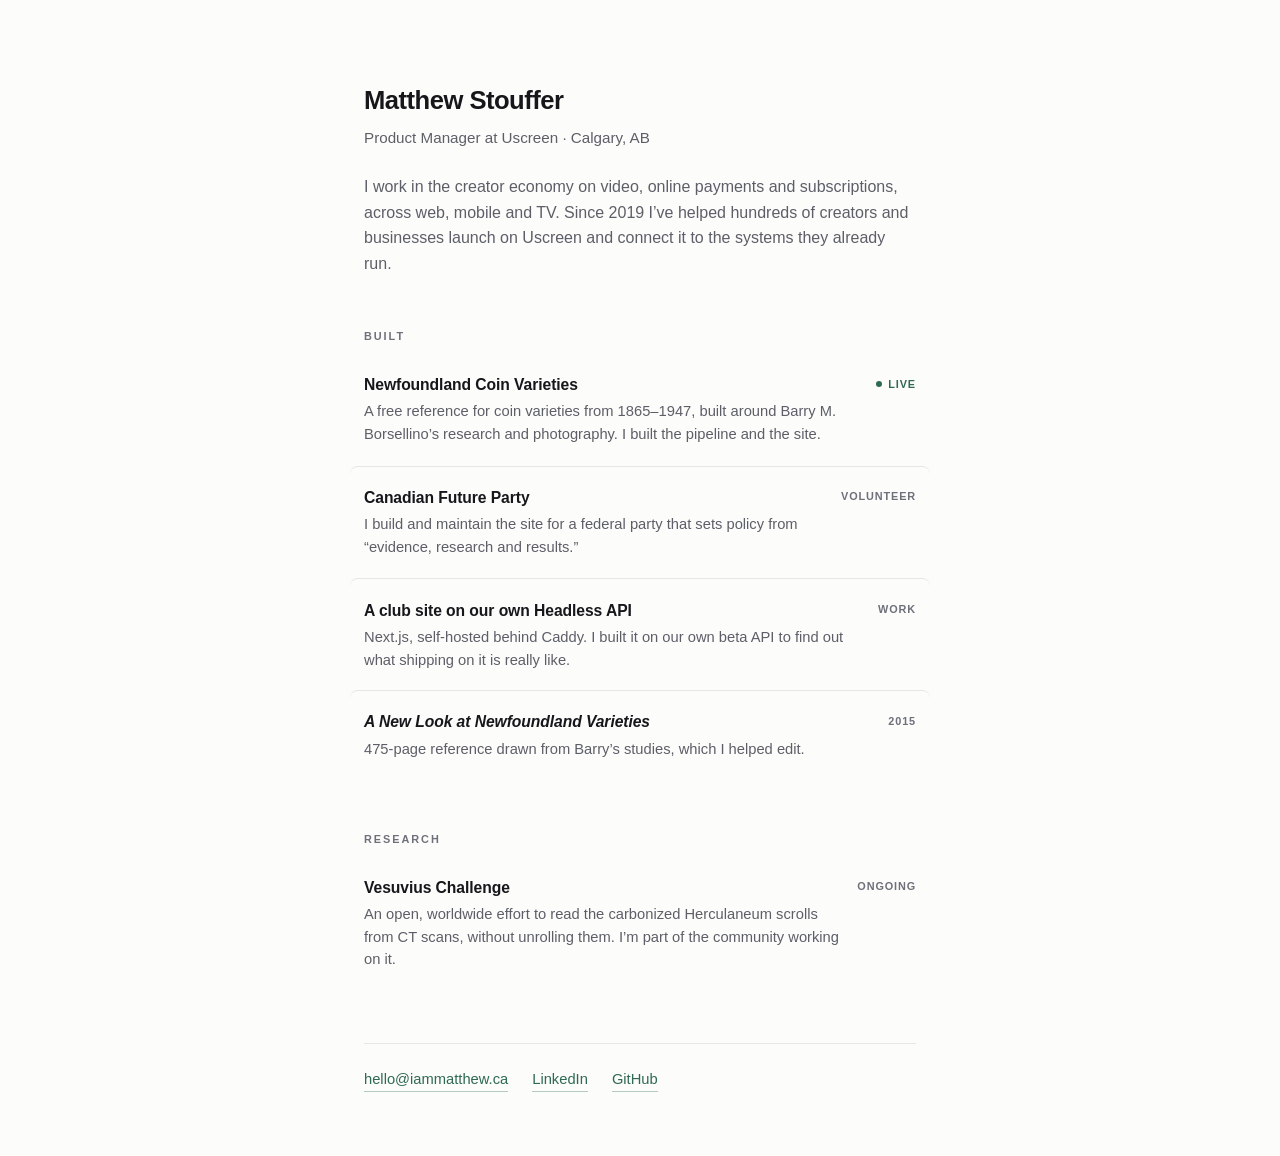
==== commit 68be7f53: "Rewrite copy around creator-economy framing; fix contrast and dividers Content: - Lede now leads wit" ====
--- a/index.html
+++ b/index.html
@@ -4,17 +4,18 @@
 <meta charset="utf-8">
 <meta name="viewport" content="width=device-width, initial-scale=1">
 <title>Matthew Stouffer</title>
-<meta name="description" content="Matthew Stouffer — product manager at Uscreen, in Calgary. Payments, Stripe, and the cost of switching platforms. Builds software and does research.">
+<meta name="description" content="Matthew Stouffer is a product manager in the creator economy at Uscreen in Calgary. Video, online payments and subscriptions across web, mobile and TV.">
 <link rel="canonical" href="https://iammatthew.ca/">
+<link rel="icon" href="data:image/svg+xml,%3Csvg xmlns='http://www.w3.org/2000/svg' viewBox='0 0 32 32'%3E%3Crect width='32' height='32' rx='7' fill='%232f6a52'/%3E%3Ctext x='16' y='23' text-anchor='middle' font-family='sans-serif' font-size='20' font-weight='700' fill='%23fcfcfb'%3EM%3C/text%3E%3C/svg%3E">
 
 <meta property="og:type" content="profile">
 <meta property="og:url" content="https://iammatthew.ca/">
 <meta property="og:title" content="Matthew Stouffer">
-<meta property="og:description" content="Product manager at Uscreen. Payments, Stripe, and the cost of switching platforms.">
+<meta property="og:description" content="Product manager in the creator economy. Video, online payments and subscriptions across web, mobile and TV. Helping creators launch on Uscreen since 2019.">
 <meta name="twitter:card" content="summary">
 
 <!-- bump ?v= whenever style.css changes; GitHub Pages serves assets with max-age=600 -->
-<link rel="stylesheet" href="style.css?v=2026-10-21c">
+<link rel="stylesheet" href="style.css?v=2026-10-25a">
 </head>
 <body>
 
@@ -24,9 +25,9 @@
     <h1>Matthew Stouffer</h1>
     <p class="role">Product Manager at Uscreen &middot; Calgary, AB</p>
     <p class="lede">
-      I work on payments &mdash; mostly Stripe &mdash; and on what it costs an established
-      business to switch platforms. Outside that I build software and do research, which is
-      the shortest way to explain the two lists below.
+      I work in the creator economy on video, online payments and subscriptions, across web,
+      mobile and TV. Since 2019 I&rsquo;ve helped hundreds of creators and businesses launch
+      on Uscreen and connect it to the systems they already run.
     </p>
   </header>
 
@@ -44,23 +45,23 @@
       <span class="row-tag is-live">Live</span>
     </a>
 
-    <div class="row">
+    <a class="row" href="https://www.thecanadianfutureparty.ca/">
       <span class="row-main">
-        <span class="row-title"><em>A New Look at Newfoundland Varieties</em></span>
+        <span class="row-title">Canadian Future Party <span class="go">&#8599;</span></span>
         <span class="row-desc">
-          475-page reference I helped edit from Barry&rsquo;s studies. Given away free to any
-          collector who asked.
+          I build and maintain the site for a federal party that sets policy from
+          &ldquo;evidence, research and results.&rdquo;
         </span>
       </span>
-      <span class="row-tag">2015</span>
-    </div>
+      <span class="row-tag">Volunteer</span>
+    </a>
 
     <div class="row">
       <span class="row-main">
         <span class="row-title">A club site on our own Headless API</span>
         <span class="row-desc">
-          Next.js, self-hosted behind Caddy. Built it to find out how our beta API actually
-          feels to use. Cheapest research I do.
+          Next.js, self-hosted behind Caddy. I built it on our own beta API to find out what
+          shipping on it is really like.
         </span>
       </span>
       <span class="row-tag">Work</span>
@@ -68,13 +69,12 @@
 
     <div class="row">
       <span class="row-main">
-        <span class="row-title">Wunderkammer</span>
+        <span class="row-title"><em>A New Look at Newfoundland Varieties</em></span>
         <span class="row-desc">
-          Self-hosted collection manager. A module is YAML that issues real DDL, so every
-          collection gets a properly typed Postgres table &mdash; no JSONB blob.
+          475-page reference drawn from Barry&rsquo;s studies, which I helped edit.
         </span>
       </span>
-      <span class="row-tag is-wip">In progress</span>
+      <span class="row-tag">2015</span>
     </div>
   </section>
 
@@ -85,35 +85,19 @@
       <span class="row-main">
         <span class="row-title">Vesuvius Challenge <span class="go">&#8599;</span></span>
         <span class="row-desc">
-          The open effort to read the carbonised Herculaneum scrolls from CT scans, without
-          unrolling them. I&rsquo;m working on PHerc. 0358.
+          An open, worldwide effort to read the carbonized Herculaneum scrolls from CT scans,
+          without unrolling them. I&rsquo;m part of the community working on it.
         </span>
       </span>
       <span class="row-tag">Ongoing</span>
     </a>
 
-    <div class="row">
-      <span class="row-main">
-        <span class="row-title">Voynich and Indus notebooks</span>
-        <span class="row-desc">
-          Provenance and physical evidence rather than decipherment &mdash; what the objects
-          themselves can establish about who made them, where and when, and which open
-          questions modern tools could now settle.
-        </span>
-      </span>
-      <span class="row-tag">Ongoing</span>
-    </div>
   </section>
 
   <footer>
-    <p class="elsewhere">
-      Also: I volunteer with the
-      <a href="https://www.thecanadianfutureparty.ca/">Canadian Future Party</a>, which
-      sets policy by making &ldquo;no-nonsense decisions rooted in evidence, research and
-      results.&rdquo;
-    </p>
     <p class="contact">
       <a href="mailto:hello@iammatthew.ca">hello@iammatthew.ca</a>
+      <a href="https://www.linkedin.com/in/matthewswm">LinkedIn</a>
       <a href="https://github.com/matticusfinch">GitHub</a>
     </p>
   </footer>
@@ -128,7 +112,18 @@
   "url": "https://iammatthew.ca/",
   "email": "hello@iammatthew.ca",
   "jobTitle": "Product Manager",
+  "description": "Product manager in the creator economy. Video, online payments and subscriptions across web, mobile and TV. Since 2019 has helped hundreds of creators and businesses launch on Uscreen and integrate it with their existing systems.",
   "worksFor": { "@type": "Organization", "name": "Uscreen" },
+  "knowsAbout": [
+    "Creator economy",
+    "Online payments",
+    "Stripe",
+    "Subscription billing",
+    "Video streaming",
+    "Web, mobile and TV apps",
+    "Systems integration",
+    "Product management"
+  ],
   "address": {
     "@type": "PostalAddress",
     "addressLocality": "Calgary",
@@ -136,6 +131,7 @@
     "addressCountry": "CA"
   },
   "sameAs": [
+    "https://www.linkedin.com/in/matthewswm",
     "https://github.com/matticusfinch",
     "https://www.nfldcurrency.ca"
   ]
--- a/style.css
+++ b/style.css
@@ -2,7 +2,8 @@
   --bg: #fcfcfb;
   --fg: #16171b;
   --muted: #5d5f68;
-  --faint: #8e909a;
+  /* --faint sits on the smallest text (10.9px tags and labels); keep it >=4.5:1 on --bg */
+  --faint: #6e707a;
   --accent: #2f6a52;
   --border: #e7e6e2;
   --hover: #f4f3f0;
@@ -14,7 +15,7 @@
     --bg: #111317;
     --fg: #eaebee;
     --muted: #9a9ca6;
-    --faint: #6a6c76;
+    --faint: #868993;
     --accent: #6fc39b;
     --border: #23262d;
     --hover: #181b21;
@@ -86,13 +87,14 @@
   padding: 1.15rem 0.9rem;
   margin: 0 -0.9rem;
   border-radius: 8px;
-  border-top: 1px solid var(--border);
   text-decoration: none;
   color: inherit;
 }
 
-.row:first-of-type {
-  border-top: none;
+/* sibling selector, not :first-of-type. Rows alternate <a>/<div>, so
+   :first-of-type cleared the border on the first of EACH tag type. */
+.row + .row {
+  border-top: 1px solid var(--border);
 }
 
 a.row {
